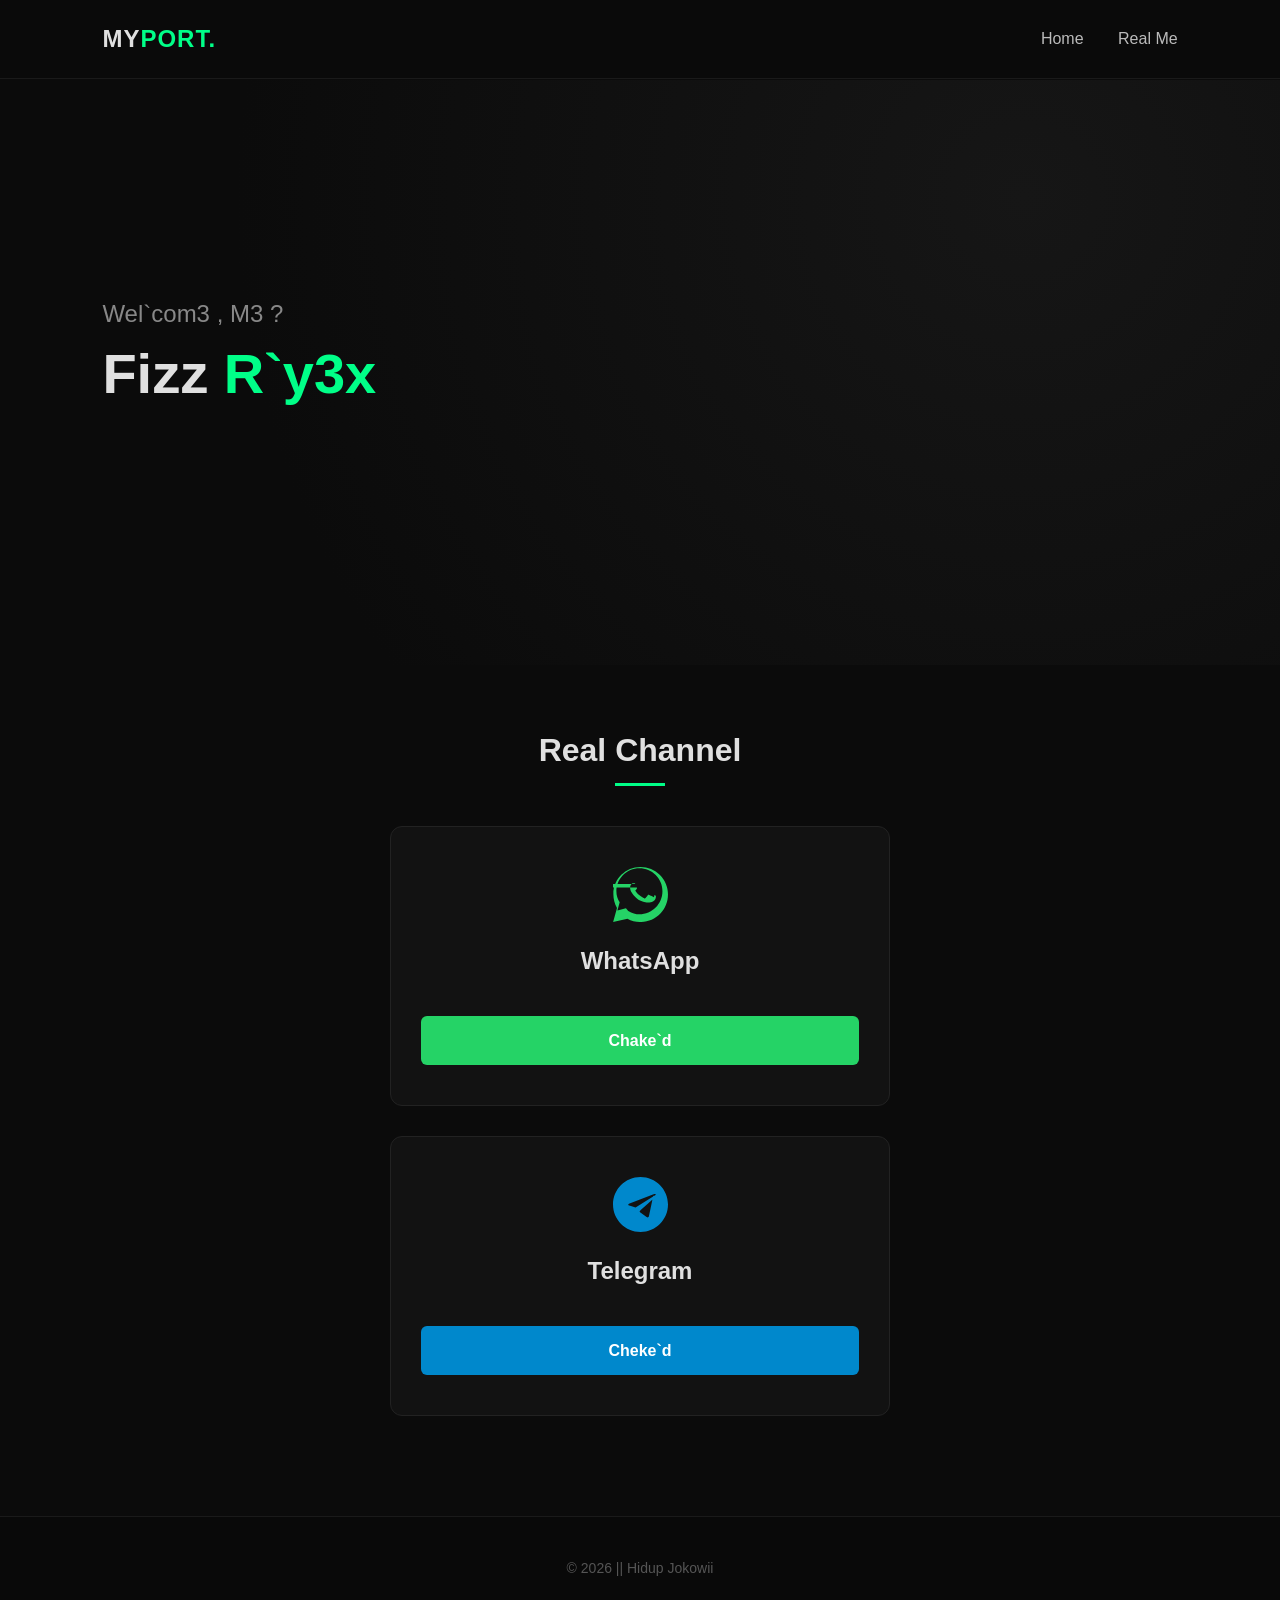
==== index.html @ c491c353 "Rename port.html to index.html" ====
<!DOCTYPE html>
<html lang="ms">
<head>
    <meta charset="UTF-8">
    <meta name="viewport" content="width=device-width, initial-scale=1.0">
    <title>Portofolio Fizz | Bebas Malware</title>
    <style>
        /* --- RESET & RUPA ASAS --- */
        * {
            margin: 0;
            padding: 0;
            box-sizing: border-box;
            font-family: 'Segoe UI', Tahoma, Geneva, Verdana, sans-serif;
            scroll-behavior: smooth;
        }

        body {
            background-color: #0b0b0b;
            color: #e0e0e0;
            line-height: 1.6;
        }

        a {
            color: #ffffff;
            text-decoration: none;
            transition: 0.3s;
        }

        /* --- NAVBAR --- */
        header {
            position: fixed;
            top: 0;
            left: 0;
            width: 100%;
            padding: 20px 8%;
            background: rgba(11, 11, 11, 0.9);
            backdrop-filter: blur(10px);
            display: flex;
            justify-content: space-between;
            align-items: center;
            z-index: 1000;
            border-bottom: 1px solid #1a1a1a;
        }

        .logo {
            font-size: 24px;
            font-weight: 700;
            letter-spacing: 1px;
        }

        .logo span {
            color: #00ff88; /* Warna hijau neon maskulin */
        }

        nav a {
            margin-left: 30px;
            font-size: 16px;
            font-weight: 500;
            color: #bbb;
        }

        nav a:hover {
            color: #00ff88;
        }

        /* --- HERO SECTION --- */
        .hero {
            height: 65vh;
            display: flex;
            flex-direction: column;
            justify-content: center;
            padding: 0 8%;
            background: radial-gradient(circle at 80% 20%, #161616 0%, #0b0b0b 70%);
            margin-top: 80px;
        }

        .hero h3 {
            font-size: 24px;
            color: #888;
            font-weight: 400;
            margin-bottom: 10px;
        }

        .hero h1 {
            font-size: 56px;
            font-weight: 800;
            margin-bottom: 15px;
            line-height: 1.1;
        }

        .hero h1 span {
            color: #00ff88;
        }

        .hero p {
            font-size: 18px;
            color: #aaa;
            max-width: 600px;
            margin-bottom: 30px;
        }

        /* --- KAD DETAIL & MEDIA SOSIAL --- */
        .social-section {
            padding: 60px 8% 100px;
            background: #0b0b0b;
        }

        .section-title {
            font-size: 32px;
            text-align: center;
            margin-bottom: 50px;
            position: relative;
            font-weight: 700;
        }

        .section-title::after {
            content: '';
            width: 50px;
            height: 3px;
            background: #00ff88;
            position: absolute;
            bottom: -10px;
            left: 50%;
            transform: translateX(-50%);
        }

        .grid-contacts {
            display: grid;
            grid-template-columns: repeat(auto-fit, minmax(280px, 500px));
            gap: 30px;
            max-width: 900px;
            margin: 0 auto;
            justify-content: center;
        }

        .card {
            background: #121212;
            border: 1px solid #222;
            border-radius: 12px;
            padding: 40px 30px;
            text-align: center;
            transition: all 0.4s ease;
            display: flex;
            flex-direction: column;
            align-items: center;
        }

        .card svg {
            width: 55px;
            height: 55px;
            margin-bottom: 20px;
        }

        .card h3 {
            font-size: 24px;
            margin-bottom: 10px;
            font-weight: 600;
        }

        .card p {
            color: #888;
            font-size: 15px;
            margin-bottom: 25px;
        }

        .card-btn {
            display: inline-block;
            padding: 12px 24px;
            color: #fff;
            font-weight: 600;
            border-radius: 6px;
            width: 100%;
            transition: 0.3s;
        }

        /* Gaya Unik Mengikut Aplikasi (Kesan Cahaya Glow semasa Hover) */
        /* WHATSAPP */
        .whatsapp-card:hover {
            border-color: #25D366;
            box-shadow: 0 0 20px rgba(37, 211, 102, 0.2);
        }
        .whatsapp-btn { background: #25D366; }
        .whatsapp-btn:hover { background: #1ebd59; }

        /* TELEGRAM */
        .telegram-card:hover {
            border-color: #0088cc;
            box-shadow: 0 0 20px rgba(0, 136, 204, 0.2);
        }
        .telegram-btn { background: #0088cc; }
        .telegram-btn:hover { background: #0077b3; }

        /* --- FOOTER --- */
        footer {
            text-align: center;
            padding: 40px;
            border-top: 1px solid #1a1a1a;
            font-size: 14px;
            color: #555;
            background: #090909;
        }

        /* --- RESPONSIVE FOR MOBILE --- */
        @media (max-width: 768px) {
            header { padding: 20px 5%; }
            nav a { margin-left: 15px; font-size: 14px; }
            .hero { height: auto; padding: 60px 5%; }
            .hero h1 { font-size: 38px; }
            .hero h3 { font-size: 18px; }
            .social-section { padding: 60px 5%; }
        }
    </style>
</head>
<body>

    <!-- NAVBAR -->
    <!-- NAVBAR -->
    <header>
        <div class="logo">MY<span>PORT.</span></div>
        <nav>
            <a href="#home">Home</a>
            <a href="#contact">Real Me</a>
        </nav>
    </header>

    <!-- HERO SECTION -->
    <section id="home" class="hero">
        <h3>Wel`com3 , M3 ?</h3>
        <h1>Fizz <span>R`y3x</span></h1>
        <p></p>
    </section>

    <!-- HUBUNGI SAYA / DETAIL SOSIAL -->
    <section id="contact" class="social-section">
        <h2 class="section-title">Real Channel</h2>
        
        <div class="grid-contacts">
            
            <!-- KAD WHATSAPP -->
            <div class="card whatsapp-card">
                <!-- Ikon SVG WhatsApp -->
                <svg viewBox="0 0 24 24" fill="#25D366">
                    <path d="M.057 24l1.687-6.163c-1.041-1.804-1.588-3.849-1.587-5.946C.06 5.348 5.397.01 12.008.01c3.202.001 6.212 1.246 8.477 3.513 2.266 2.268 3.507 5.28 3.505 8.484-.004 6.657-5.34 11.997-11.953 11.997-2.005-.001-3.973-.502-5.713-1.455L0 24zm6.59-4.846c1.66.986 3.288 1.479 4.884 1.48 5.534 0 10.04-4.505 10.042-10.04 0-2.684-1.045-5.205-2.943-7.105-1.9-1.9-4.417-2.946-7.105-2.947-5.54 0-10.043 4.505-10.046 10.042-.002 1.76.471 3.326 1.439 4.817l-.993 3.623 3.722-.975zm11.233-5.98c-.3-.15-1.773-.875-2.047-.975-.275-.1-.475-.15-.675.15-.2.3-.775.975-.95 1.175-.175.2-.35.225-.65.075-1.03-.518-1.84-1.035-2.564-1.703-.623-.574-1.035-1.258-1.157-1.457-.123-.2-.013-.308.087-.407.09-.089.2-.233.3-.35.1-.117.133-.2.2-.333.067-.133.033-.25-.017-.35-.05-.1-475-1.144-.65-1.563-.175-.418-.367-.363-.5-.363h-.425c-.15 0-.4.05-.6.275-.2.225-.775.75-.775 1.83 0 1.078.783 2.114.892 2.264.11.15 1.54 2.35 3.73 3.3 1.19.518 1.95.685 2.62.742.67.058 1.29-.026 1.773-.1.54-.08 1.774-.726 2.024-1.426.25-.7.25-1.29.175-1.425-.076-.135-.276-.213-.576-.363z"/>
                </svg>
                <h3>WhatsApp</h3>
                <p></p>
                <!-- GANTI 6281234567890 KEPADA NOMBOR ANDA (Mesti mula dengan kod negara tanpa tanda +) -->
                <a href="https://whatsapp.com/channel/0029Vb75AwU4NVihAqtr2f0G" target="_blank" class="card-btn whatsapp-btn">Chake`d</a>
            </div>

            <!-- KAD TELEGRAM -->
            <div class="card telegram-card">
                <!-- Ikon SVG Telegram -->
                <svg viewBox="0 0 24 24" fill="#0088cc">
                    <path d="M12 0C5.373 0 0 5.373 0 12s5.373 12 12 12 12-5.373 12-12S18.627 0 12 0zm5.562 8.161l-1.875 8.832c-.141.624-.511.777-1.034.483l-2.85-2.1c-.347-.333-.122-.511.303-.94l7.464-6.741c.325-.289-.07-.444-.497-.162l-9.222 5.807-2.76-.863c-.6-.188-.612-.6.126-.888l10.776-4.154c.499-.184.938.115.77 1.026z"/>
                </svg>
                <h3>Telegram</h3>
                <p></p>
                <!-- GANTI username_kamu KEPADA USERNAME TELEGRAM ANDA -->
                <a href="https://t.me/FizzStock" target="_blank" class="card-btn telegram-btn">Cheke`d</a>
            </div>

        </div>
    </section>

    <!-- FOOTER -->
    <footer>
        <p>&copy; 2026 || Hidup Jokowii</p>
    </footer>

</body>
</html>
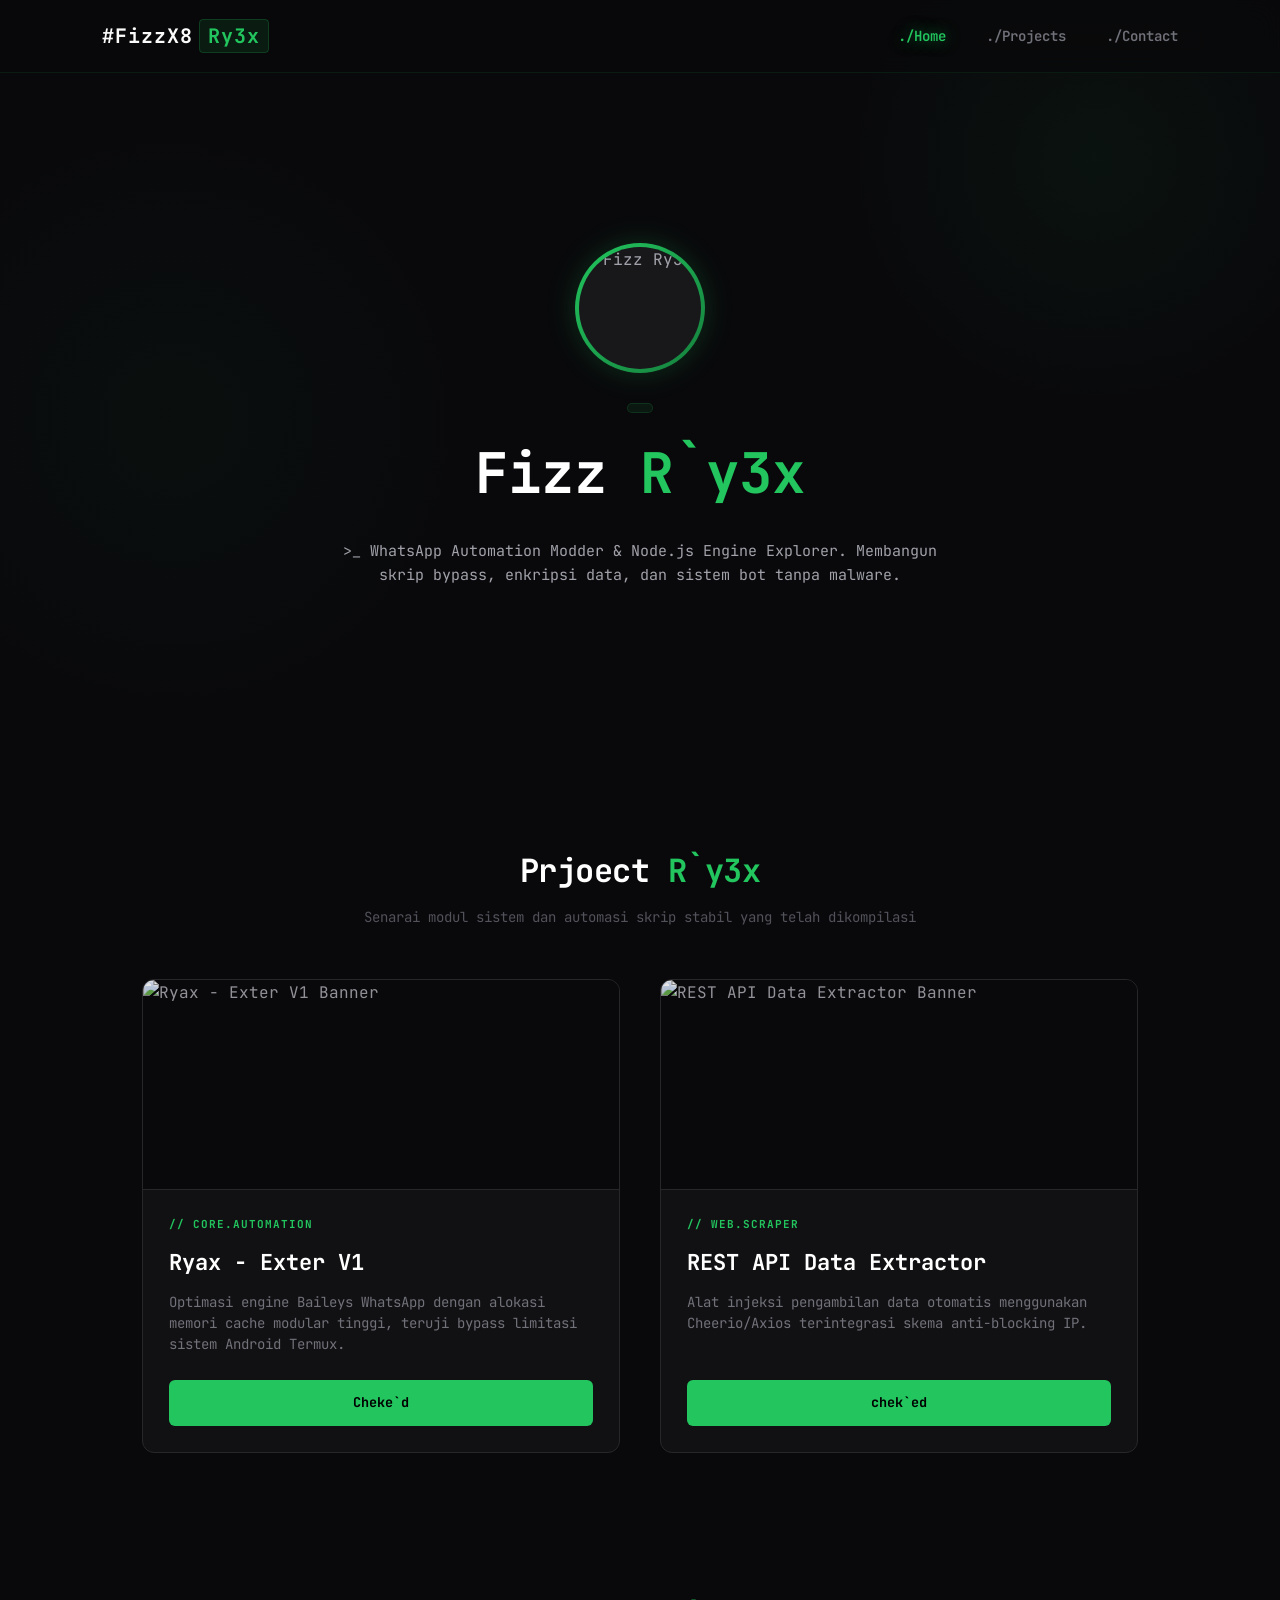
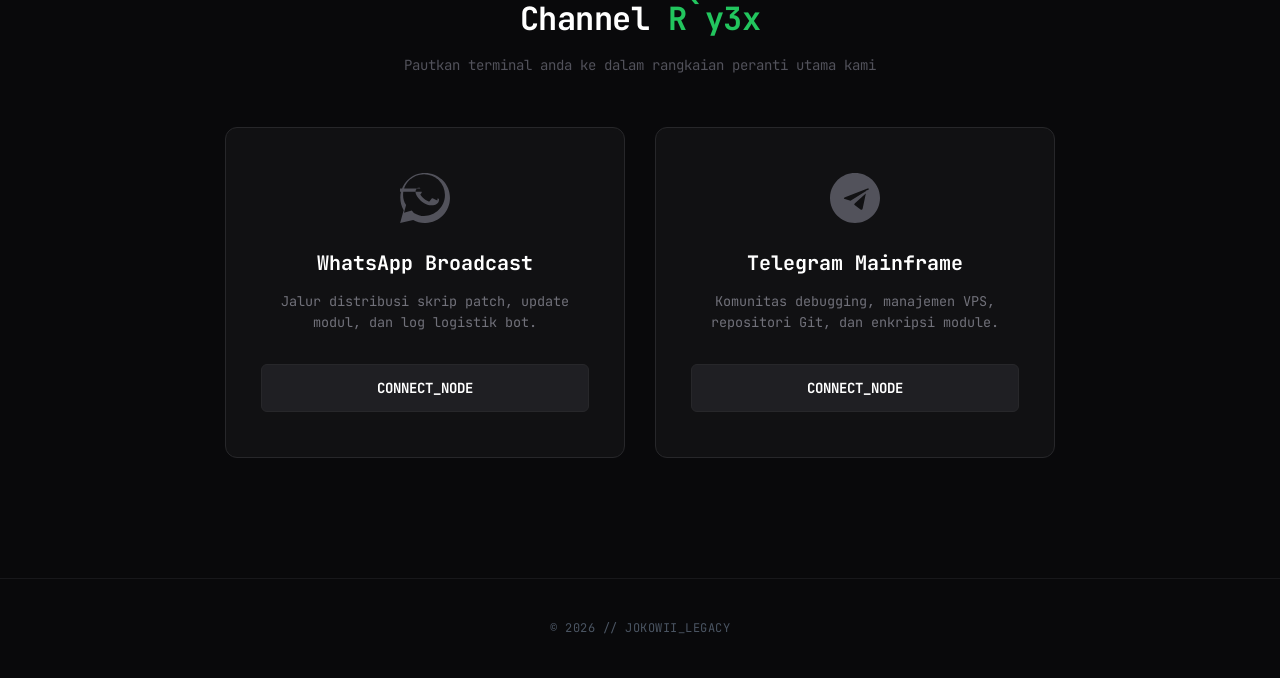
==== commit ec1c658a: "Rename port.html to index.html" ====
--- a/index.html
+++ b/index.html
@@ -3,27 +3,55 @@
 <head>
     <meta charset="UTF-8">
     <meta name="viewport" content="width=device-width, initial-scale=1.0">
-    <title>Portofolio Fizz | Bebas Malware</title>
+    <title>Fizz Ryex | Por`tfolio</title>
+    <link rel="preconnect" href="https://fonts.googleapis.com">
+    <link rel="preconnect" href="https://fonts.gstatic.com" crossorigin>
+    <link href="https://fonts.googleapis.com/css2?family=Fira+Code:wght@400;600;700&family=JetBrains+Mono:ital,wght@0,400;0,700;1,400&display=swap" rel="stylesheet">
+    
     <style>
-        /* --- RESET & RUPA ASAS --- */
+        /* --- RESET & DESIGN SYSTEM (DARK & COOL) --- */
         * {
             margin: 0;
             padding: 0;
             box-sizing: border-box;
-            font-family: 'Segoe UI', Tahoma, Geneva, Verdana, sans-serif;
+            font-family: 'JetBrains Mono', 'Fira Code', monospace, sans-serif;
             scroll-behavior: smooth;
         }
 
         body {
-            background-color: #0b0b0b;
-            color: #e0e0e0;
+            background-color: #09090b; /* Hitam pekat OLED / Premium dark */
+            color: #a1a1aa; /* Teks utama kelabu lembut */
             line-height: 1.6;
+            overflow-x: hidden;
         }
 
         a {
-            color: #ffffff;
+            color: #22c55e;
             text-decoration: none;
-            transition: 0.3s;
+            transition: all 0.3s ease;
+        }
+
+        /* --- GLOW EFFECTS (CYBERPUNK AMBIENT) --- */
+        .glow-bg {
+            position: absolute;
+            width: 500px;
+            height: 500px;
+            background: radial-gradient(circle, rgba(34, 197, 94, 0.05) 0%, rgba(0, 0, 0, 0) 70%);
+            top: -10%;
+            right: -5%;
+            z-index: -1;
+            pointer-events: none;
+        }
+
+        .glow-bg-2 {
+            position: absolute;
+            width: 600px;
+            height: 600px;
+            background: radial-gradient(circle, rgba(34, 197, 94, 0.03) 0%, rgba(0, 0, 0, 0) 70%);
+            bottom: 20%;
+            left: -10%;
+            z-index: -1;
+            pointer-events: none;
         }
 
         /* --- NAVBAR --- */
@@ -33,239 +61,425 @@
             left: 0;
             width: 100%;
             padding: 20px 8%;
-            background: rgba(11, 11, 11, 0.9);
-            backdrop-filter: blur(10px);
+            background: rgba(9, 9, 11, 0.8);
+            backdrop-filter: blur(12px);
+            -webkit-backdrop-filter: blur(12px);
             display: flex;
             justify-content: space-between;
             align-items: center;
             z-index: 1000;
-            border-bottom: 1px solid #1a1a1a;
+            border-bottom: 1px solid rgba(34, 197, 94, 0.1);
         }
 
         .logo {
-            font-size: 24px;
+            font-size: 20px;
             font-weight: 700;
             letter-spacing: 1px;
+            color: #fafafa;
         }
 
         .logo span {
-            color: #00ff88; /* Warna hijau neon maskulin */
+            color: #22c55e;
+            background: rgba(34, 197, 94, 0.1);
+            padding: 3px 8px;
+            border-radius: 4px;
+            border: 1px solid rgba(34, 197, 94, 0.2);
+            margin-left: 6px;
         }
 
         nav a {
             margin-left: 30px;
-            font-size: 16px;
-            font-weight: 500;
-            color: #bbb;
-        }
-
-        nav a:hover {
-            color: #00ff88;
+            font-size: 14px;
+            font-weight: 600;
+            color: #71717a;
+        }
+
+        nav a:hover, nav a.active {
+            color: #22c55e;
+            text-shadow: 0 0 15px rgba(34, 197, 94, 0.6);
         }
 
         /* --- HERO SECTION --- */
         .hero {
-            height: 65vh;
+            min-height: 85vh;
             display: flex;
             flex-direction: column;
             justify-content: center;
-            padding: 0 8%;
-            background: radial-gradient(circle at 80% 20%, #161616 0%, #0b0b0b 70%);
-            margin-top: 80px;
+            align-items: center;
+            text-align: center;
+            padding: 160px 8% 60px;
+            position: relative;
+        }
+
+        .avatar-container {
+            width: 130px;
+            height: 130px;
+            border-radius: 50%;
+            padding: 4px;
+            background: linear-gradient(135deg, #22c55e, #15803d);
+            box-shadow: 0 0 30px rgba(34, 197, 94, 0.2);
+            margin-bottom: 30px;
+            display: flex;
+            justify-content: center;
+            align-items: center;
+            transition: all 0.4s cubic-bezier(0.175, 0.885, 0.32, 1.275);
+        }
+
+        .avatar-container:hover {
+            transform: scale(1.05);
+            box-shadow: 0 0 40px rgba(34, 197, 94, 0.4);
+        }
+
+        .avatar-container img {
+            width: 100%;
+            height: 100%;
+            object-fit: cover;
+            border-radius: 50%;
+            background-color: #18181b;
         }
 
         .hero h3 {
-            font-size: 24px;
-            color: #888;
-            font-weight: 400;
-            margin-bottom: 10px;
+            font-size: 13px;
+            color: #22c55e;
+            margin-bottom: 16px;
+            letter-spacing: 3px;
+            font-weight: 700;
+            background: rgba(34, 197, 94, 0.08);
+            padding: 4px 12px;
+            border-radius: 20px;
+            border: 1px solid rgba(34, 197, 94, 0.15);
         }
 
         .hero h1 {
             font-size: 56px;
-            font-weight: 800;
-            margin-bottom: 15px;
-            line-height: 1.1;
+            font-weight: 700;
+            margin-bottom: 20px;
+            color: #ffffff;
+            letter-spacing: -1px;
         }
 
         .hero h1 span {
-            color: #00ff88;
+            color: #22c55e;
         }
 
         .hero p {
-            font-size: 18px;
-            color: #aaa;
-            max-width: 600px;
-            margin-bottom: 30px;
-        }
-
-        /* --- KAD DETAIL & MEDIA SOSIAL --- */
-        .social-section {
-            padding: 60px 8% 100px;
-            background: #0b0b0b;
+            font-size: 15px;
+            color: #a1a1aa;
+            max-width: 620px;
+            margin-bottom: 35px;
+        }
+
+        /* --- PROJECTS SECTION --- */
+        .projects-section {
+            padding: 80px 8% 60px;
+            max-width: 1200px;
+            margin: 0 auto;
         }
 
         .section-title {
             font-size: 32px;
             text-align: center;
+            font-weight: 700;
+            letter-spacing: -0.5px;
+            color: #ffffff;
+            margin-bottom: 10px;
+        }
+
+        .section-title span {
+            color: #22c55e;
+        }
+
+        .section-subtitle {
+            text-align: center;
+            color: #52525b;
+            font-size: 14px;
             margin-bottom: 50px;
+        }
+
+        .grid-projects {
+            display: grid;
+            grid-template-columns: repeat(auto-fit, minmax(340px, 1fr));
+            gap: 40px;
+        }
+
+        .project-card {
+            background: #111113;
+            border: 1px solid #27272a;
+            border-radius: 12px;
+            overflow: hidden;
+            transition: all 0.3s cubic-bezier(0.4, 0, 0.2, 1);
+            display: flex;
+            flex-direction: column;
+        }
+
+        .project-img-wrapper {
+            width: 100%;
+            height: 210px;
+            overflow: hidden;
+            background-color: #09090b;
+            border-bottom: 1px solid #27272a;
             position: relative;
-            font-weight: 700;
-        }
-
-        .section-title::after {
-            content: '';
-            width: 50px;
-            height: 3px;
-            background: #00ff88;
-            position: absolute;
-            bottom: -10px;
-            left: 50%;
-            transform: translateX(-50%);
+        }
+
+        .project-img-wrapper img {
+            width: 100%;
+            height: 100%;
+            object-fit: cover; 
+            object-position: center;
+            transition: transform 0.6s ease, filter 0.6s ease;
+            filter: grayscale(20%) brightness(90%);
+        }
+
+        .project-card:hover .project-img-wrapper img {
+            transform: scale(1.04);
+            filter: grayscale(0%) brightness(100%);
+        }
+
+        .project-info {
+            padding: 26px;
+            flex-grow: 1;
+            display: flex;
+            flex-direction: column;
+        }
+
+        .project-tag {
+            font-size: 11px;
+            letter-spacing: 1px;
+            color: #22c55e;
+            font-weight: 700;
+            margin-bottom: 12px;
+            text-transform: uppercase;
+        }
+
+        .project-info h3 {
+            font-size: 22px;
+            margin-bottom: 12px;
+            color: #ffffff;
+            font-weight: 700;
+        }
+
+        .project-info p {
+            color: #71717a;
+            font-size: 14px;
+            margin-bottom: 25px;
+            line-height: 1.5;
+        }
+
+        /* ACTION WRAPPER & RE-STYLED SINGLE BUTTON */
+        .project-actions {
+            margin-top: auto;
+        }
+
+        .btn-action {
+            display: flex;
+            align-items: center;
+            justify-content: center;
+            padding: 12px 16px;
+            font-size: 13.5px;
+            font-weight: 700;
+            border-radius: 6px;
+            transition: all 0.2s ease;
+            text-align: center;
+            width: 100%;
+            background: #22c55e;
+            color: #000000;
+        }
+
+        .btn-action:hover {
+            background: #16a34a;
+            box-shadow: 0 0 20px rgba(34, 197, 94, 0.4);
+        }
+
+        /* HOVER CARD PROJECT */
+        .project-card:hover {
+            border-color: rgba(34, 197, 94, 0.3);
+            box-shadow: 0 10px 30px rgba(0, 0, 0, 0.5), 0 0 30px rgba(34, 197, 94, 0.05);
+            transform: translateY(-6px);
+        }
+
+        /* --- HUBUNGI SAYA / SOSIAL --- */
+        .social-section {
+            padding: 80px 8% 120px;
+            position: relative;
         }
 
         .grid-contacts {
             display: grid;
-            grid-template-columns: repeat(auto-fit, minmax(280px, 500px));
+            grid-template-columns: repeat(auto-fit, minmax(280px, 400px));
             gap: 30px;
             max-width: 900px;
-            margin: 0 auto;
+            margin: 50px auto 0;
             justify-content: center;
         }
 
         .card {
-            background: #121212;
-            border: 1px solid #222;
+            background: #111113;
+            border: 1px solid #27272a;
             border-radius: 12px;
-            padding: 40px 30px;
-            text-align: center;
-            transition: all 0.4s ease;
+            padding: 45px 35px;
+            text-align: center;
+            transition: all 0.3s ease;
             display: flex;
             flex-direction: column;
             align-items: center;
         }
 
         .card svg {
-            width: 55px;
-            height: 55px;
-            margin-bottom: 20px;
+            width: 50px;
+            height: 50px;
+            margin-bottom: 24px;
+            transition: transform 0.3s ease;
         }
 
         .card h3 {
-            font-size: 24px;
-            margin-bottom: 10px;
-            font-weight: 600;
+            font-size: 20px;
+            margin-bottom: 12px;
+            color: #ffffff;
+            font-weight: 700;
         }
 
         .card p {
-            color: #888;
-            font-size: 15px;
-            margin-bottom: 25px;
+            color: #71717a;
+            font-size: 13.5px;
+            margin-bottom: 30px;
         }
 
         .card-btn {
             display: inline-block;
             padding: 12px 24px;
-            color: #fff;
-            font-weight: 600;
+            color: #ffffff;
+            font-weight: 700;
+            font-size: 14px;
             border-radius: 6px;
             width: 100%;
-            transition: 0.3s;
-        }
-
-        /* Gaya Unik Mengikut Aplikasi (Kesan Cahaya Glow semasa Hover) */
-        /* WHATSAPP */
-        .whatsapp-card:hover {
-            border-color: #25D366;
-            box-shadow: 0 0 20px rgba(37, 211, 102, 0.2);
-        }
-        .whatsapp-btn { background: #25D366; }
-        .whatsapp-btn:hover { background: #1ebd59; }
-
-        /* TELEGRAM */
-        .telegram-card:hover {
-            border-color: #0088cc;
-            box-shadow: 0 0 20px rgba(0, 136, 204, 0.2);
-        }
-        .telegram-btn { background: #0088cc; }
-        .telegram-btn:hover { background: #0077b3; }
+            transition: all 0.3s ease;
+            background: #1f1f23;
+            border: 1px solid #27272a;
+        }
+
+        .card:hover {
+            transform: translateY(-4px);
+        }
+        .whatsapp-card:hover { border-color: #22c55e; }
+        .whatsapp-card:hover svg { fill: #22c55e; transform: scale(1.05); }
+        .whatsapp-card:hover .card-btn { background: #22c55e; color: #000000; border-color: #22c55e; box-shadow: 0 0 20px rgba(34, 197, 94, 0.2); }
+
+        .telegram-card:hover { border-color: #3b82f6; }
+        .telegram-card:hover svg { fill: #3b82f6; transform: scale(1.05); }
+        .telegram-card:hover .card-btn { background: #3b82f6; color: #ffffff; border-color: #3b82f6; box-shadow: 0 0 20px rgba(59, 130, 246, 0.2); }
 
         /* --- FOOTER --- */
         footer {
             text-align: center;
             padding: 40px;
-            border-top: 1px solid #1a1a1a;
-            font-size: 14px;
-            color: #555;
-            background: #090909;
+            border-top: 1px solid #18181b;
+            font-size: 12px;
+            color: #4b5563;
+            background: #09090b;
+            letter-spacing: 0.5px;
         }
 
         /* --- RESPONSIVE FOR MOBILE --- */
         @media (max-width: 768px) {
-            header { padding: 20px 5%; }
-            nav a { margin-left: 15px; font-size: 14px; }
-            .hero { height: auto; padding: 60px 5%; }
-            .hero h1 { font-size: 38px; }
-            .hero h3 { font-size: 18px; }
-            .social-section { padding: 60px 5%; }
+            header { padding: 15px 5%; }
+            nav a { margin-left: 20px; font-size: 13px; }
+            .hero { padding-top: 160px; }
+            .hero h1 { font-size: 40px; }
+            .grid-projects { grid-template-columns: 1fr; gap: 30px; }
+            .project-img-wrapper { height: 190px; }
+            .social-section { padding: 60px 5% 100px; }
         }
     </style>
 </head>
 <body>
 
-    <!-- NAVBAR -->
-    <!-- NAVBAR -->
+    <div class="glow-bg"></div>
+    <div class="glow-bg-2"></div>
+
     <header>
-        <div class="logo">MY<span>PORT.</span></div>
+        <div class="logo">#FizzX8<span>Ry3x</span></spa></span></div>
         <nav>
-            <a href="#home">Home</a>
-            <a href="#contact">Real Me</a>
+            <a href="#home" class="active">./Home</a>
+            <a href="#projects">./Projects</a>
+            <a href="#contact">./Contact</a>
         </nav>
     </header>
 
-    <!-- HERO SECTION -->
     <section id="home" class="hero">
-        <h3>Wel`com3 , M3 ?</h3>
+        <div class="avatar-container">
+            <img src="https://files.catbox.moe/fsemzh.jpg" alt="Fizz Ry3x">
+        </div>
+        <h3></h3>
         <h1>Fizz <span>R`y3x</span></h1>
-        <p></p>
+        <p>>_ WhatsApp Automation Modder & Node.js Engine Explorer. Membangun skrip bypass, enkripsi data, dan sistem bot tanpa malware.</p>
     </section>
 
-    <!-- HUBUNGI SAYA / DETAIL SOSIAL -->
+    <section id="projects" class="projects-section">
+        <h2 class="section-title">Prjoect <span>R`y3x</span></h2>
+        <p class="section-subtitle">Senarai modul sistem dan automasi skrip stabil yang telah dikompilasi</p>
+        
+        <div class="grid-projects">
+            
+            <div class="project-card">
+                <div class="project-img-wrapper">
+                    <img src="https://files.catbox.moe/gnev9t.png" alt="Ryax - Exter V1 Banner">
+                </div>
+                <div class="project-info">
+                    <div class="project-tag">// Core.Automation</div>
+                    <h3>Ryax - Exter V1</h3>
+                    <p>Optimasi engine Baileys WhatsApp dengan alokasi memori cache modular tinggi, teruji bypass limitasi sistem Android Termux.</p>
+                    
+                    <div class="project-actions">
+                        <a href="https://t.me/zxotravk_bot" target="_blank" class="btn-action">Cheke`d</a>
+                    </div>
+                </div>
+            </div>
+
+            <div class="project-card">
+                <div class="project-img-wrapper">
+                    <img src="https://files.catbox.moe/pt04es.png" alt="REST API Data Extractor Banner">
+                </div>
+                <div class="project-info">
+                    <div class="project-tag">// Web.Scraper</div>
+                    <h3>REST API Data Extractor</h3>
+                    <p>Alat injeksi pengambilan data otomatis menggunakan Cheerio/Axios terintegrasi skema anti-blocking IP.</p>
+                    
+                    <div class="project-actions">
+                        <a href="https://fizz-ry3xapi.vercel.app" target="_blank" class="btn-action">chek`ed</a>
+                    </div>
+                </div>
+            </div>
+
+        </div>
+    </section>
+
     <section id="contact" class="social-section">
-        <h2 class="section-title">Real Channel</h2>
+        <h2 class="section-title">Channel <span>R`y3x</span></h2>
+        <p class="section-subtitle">Pautkan terminal anda ke dalam rangkaian peranti utama kami</p>
         
         <div class="grid-contacts">
-            
-            <!-- KAD WHATSAPP -->
             <div class="card whatsapp-card">
-                <!-- Ikon SVG WhatsApp -->
-                <svg viewBox="0 0 24 24" fill="#25D366">
+                <svg viewBox="0 0 24 24" fill="#52525b">
                     <path d="M.057 24l1.687-6.163c-1.041-1.804-1.588-3.849-1.587-5.946C.06 5.348 5.397.01 12.008.01c3.202.001 6.212 1.246 8.477 3.513 2.266 2.268 3.507 5.28 3.505 8.484-.004 6.657-5.34 11.997-11.953 11.997-2.005-.001-3.973-.502-5.713-1.455L0 24zm6.59-4.846c1.66.986 3.288 1.479 4.884 1.48 5.534 0 10.04-4.505 10.042-10.04 0-2.684-1.045-5.205-2.943-7.105-1.9-1.9-4.417-2.946-7.105-2.947-5.54 0-10.043 4.505-10.046 10.042-.002 1.76.471 3.326 1.439 4.817l-.993 3.623 3.722-.975zm11.233-5.98c-.3-.15-1.773-.875-2.047-.975-.275-.1-.475-.15-.675.15-.2.3-.775.975-.95 1.175-.175.2-.35.225-.65.075-1.03-.518-1.84-1.035-2.564-1.703-.623-.574-1.035-1.258-1.157-1.457-.123-.2-.013-.308.087-.407.09-.089.2-.233.3-.35.1-.117.133-.2.2-.333.067-.133.033-.25-.017-.35-.05-.1-475-1.144-.65-1.563-.175-.418-.367-.363-.5-.363h-.425c-.15 0-.4.05-.6.275-.2.225-.775.75-.775 1.83 0 1.078.783 2.114.892 2.264.11.15 1.54 2.35 3.73 3.3 1.19.518 1.95.685 2.62.742.67.058 1.29-.026 1.773-.1.54-.08 1.774-.726 2.024-1.426.25-.7.25-1.29.175-1.425-.076-.135-.276-.213-.576-.363z"/>
                 </svg>
-                <h3>WhatsApp</h3>
-                <p></p>
-                <!-- GANTI 6281234567890 KEPADA NOMBOR ANDA (Mesti mula dengan kod negara tanpa tanda +) -->
-                <a href="https://whatsapp.com/channel/0029Vb75AwU4NVihAqtr2f0G" target="_blank" class="card-btn whatsapp-btn">Chake`d</a>
+                <h3>WhatsApp Broadcast</h3>
+                <p>Jalur distribusi skrip patch, update modul, dan log logistik bot.</p>
+                <a href="https://whatsapp.com/channel/0029Vb75AwU4NVihAqtr2f0G" target="_blank" class="card-btn">CONNECT_NODE</a>
             </div>
 
-            <!-- KAD TELEGRAM -->
             <div class="card telegram-card">
-                <!-- Ikon SVG Telegram -->
-                <svg viewBox="0 0 24 24" fill="#0088cc">
+                <svg viewBox="0 0 24 24" fill="#52525b">
                     <path d="M12 0C5.373 0 0 5.373 0 12s5.373 12 12 12 12-5.373 12-12S18.627 0 12 0zm5.562 8.161l-1.875 8.832c-.141.624-.511.777-1.034.483l-2.85-2.1c-.347-.333-.122-.511.303-.94l7.464-6.741c.325-.289-.07-.444-.497-.162l-9.222 5.807-2.76-.863c-.6-.188-.612-.6.126-.888l10.776-4.154c.499-.184.938.115.77 1.026z"/>
                 </svg>
-                <h3>Telegram</h3>
-                <p></p>
-                <!-- GANTI username_kamu KEPADA USERNAME TELEGRAM ANDA -->
-                <a href="https://t.me/FizzStock" target="_blank" class="card-btn telegram-btn">Cheke`d</a>
+                <h3>Telegram Mainframe</h3>
+                <p>Komunitas debugging, manajemen VPS, repositori Git, dan enkripsi module.</p>
+                <a href="https://t.me/FizzStock" target="_blank" class="card-btn">CONNECT_NODE</a>
             </div>
-
         </div>
     </section>
 
-    <!-- FOOTER -->
     <footer>
-        <p>&copy; 2026 || Hidup Jokowii</p>
+        <p>&copy; 2026 // JOKOWII_LEGACY</p>
     </footer>
 
 </body>
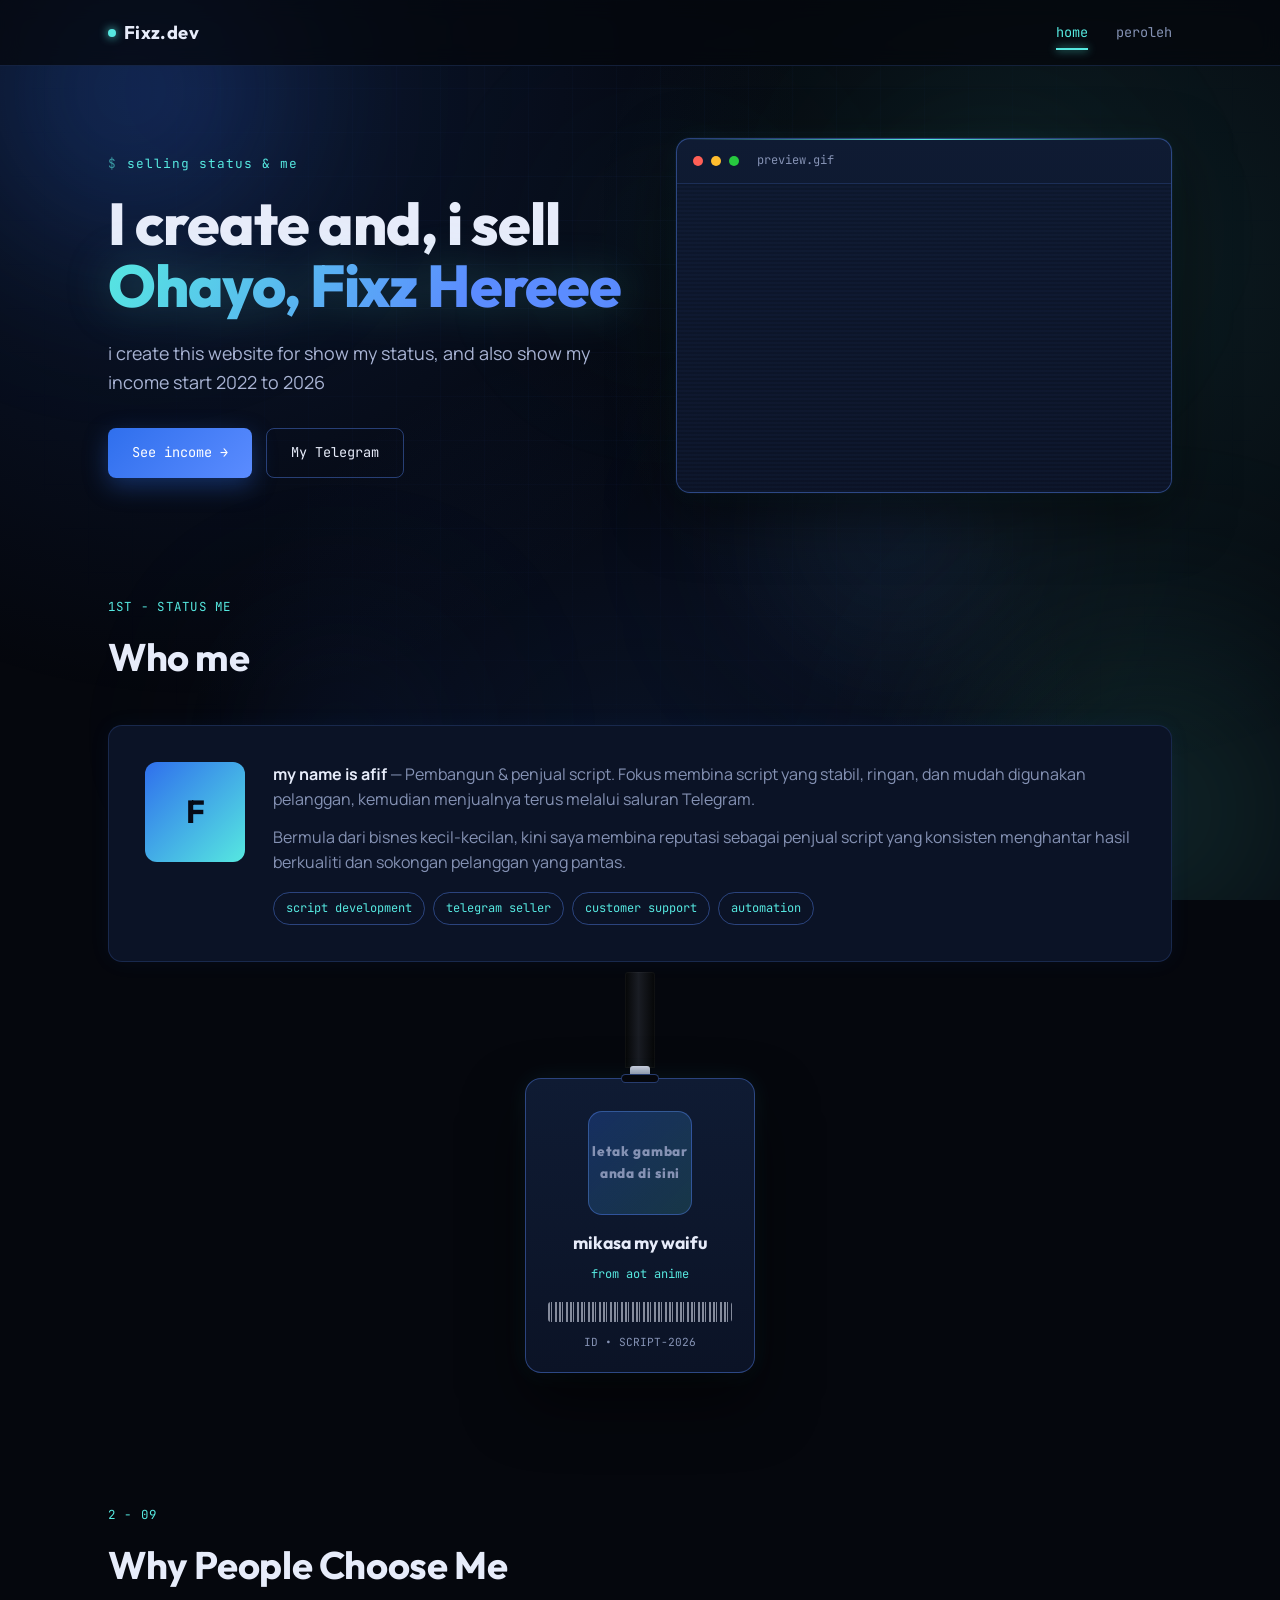
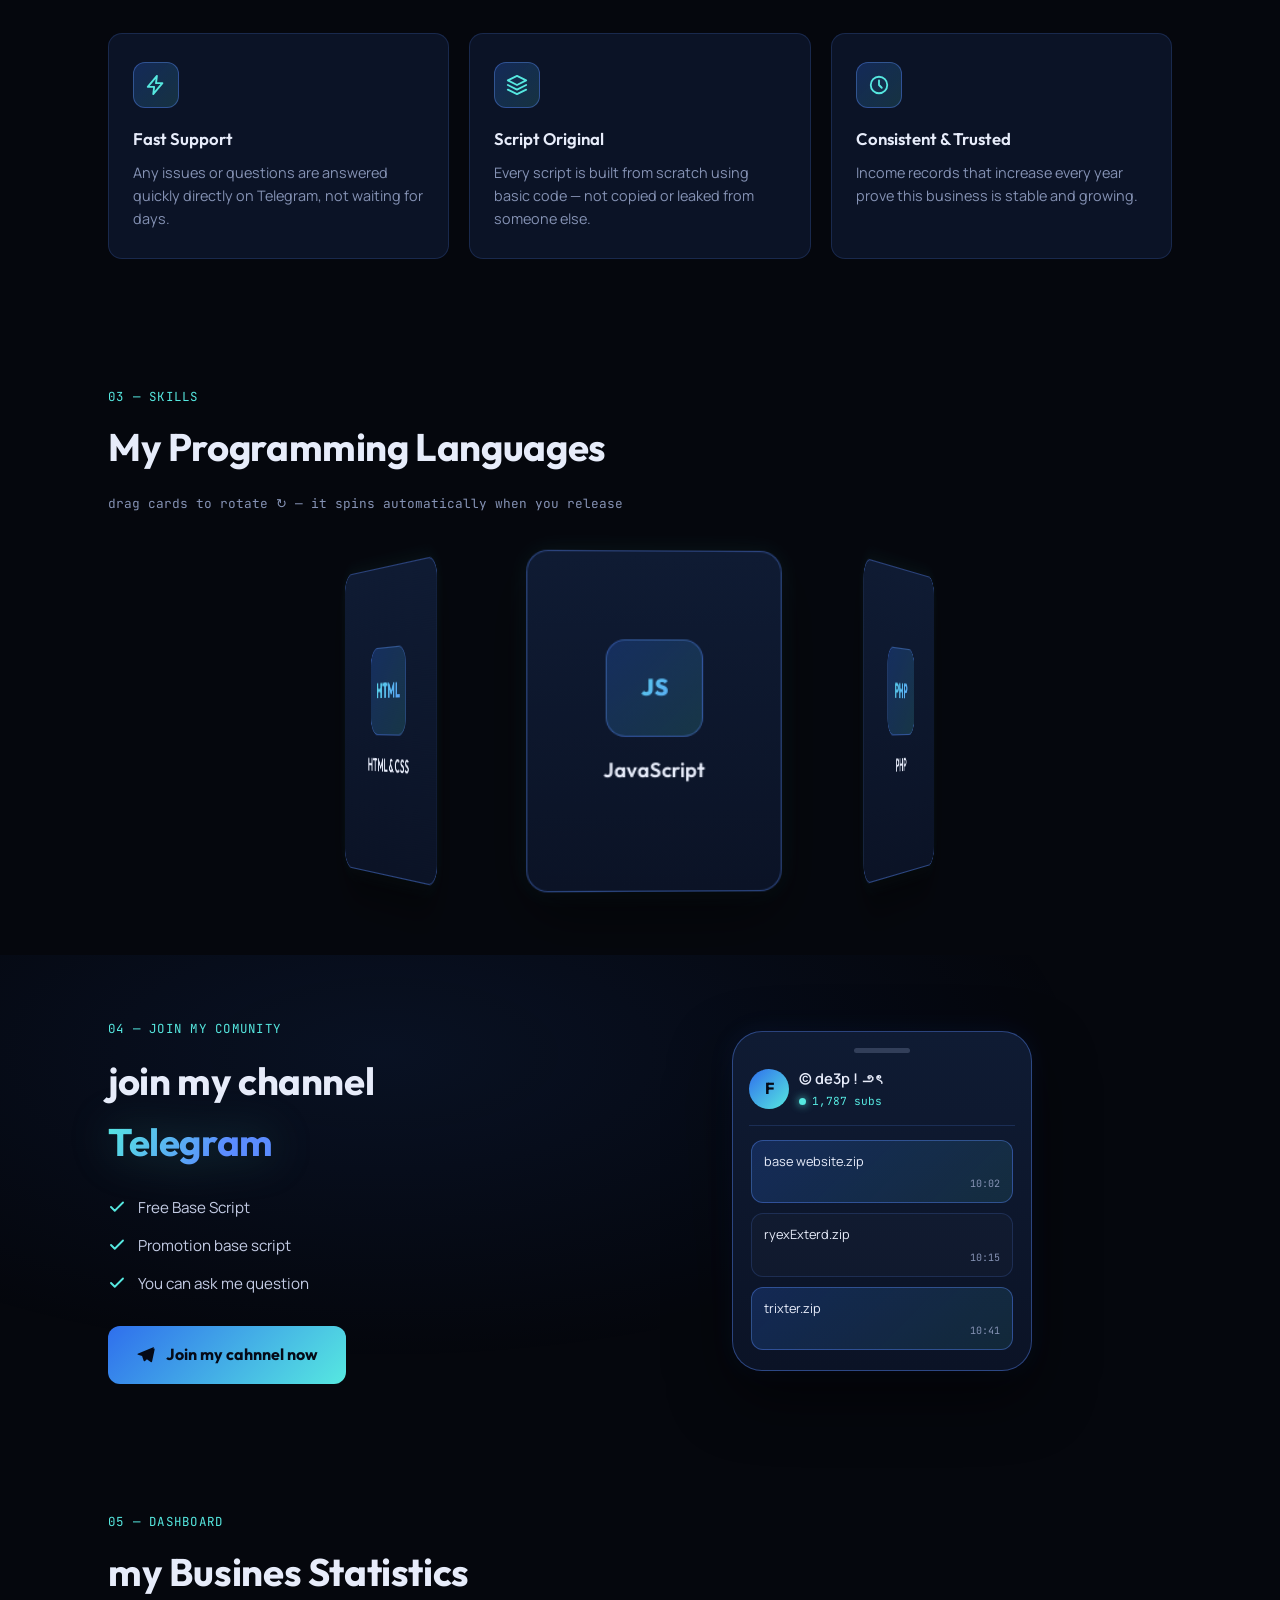
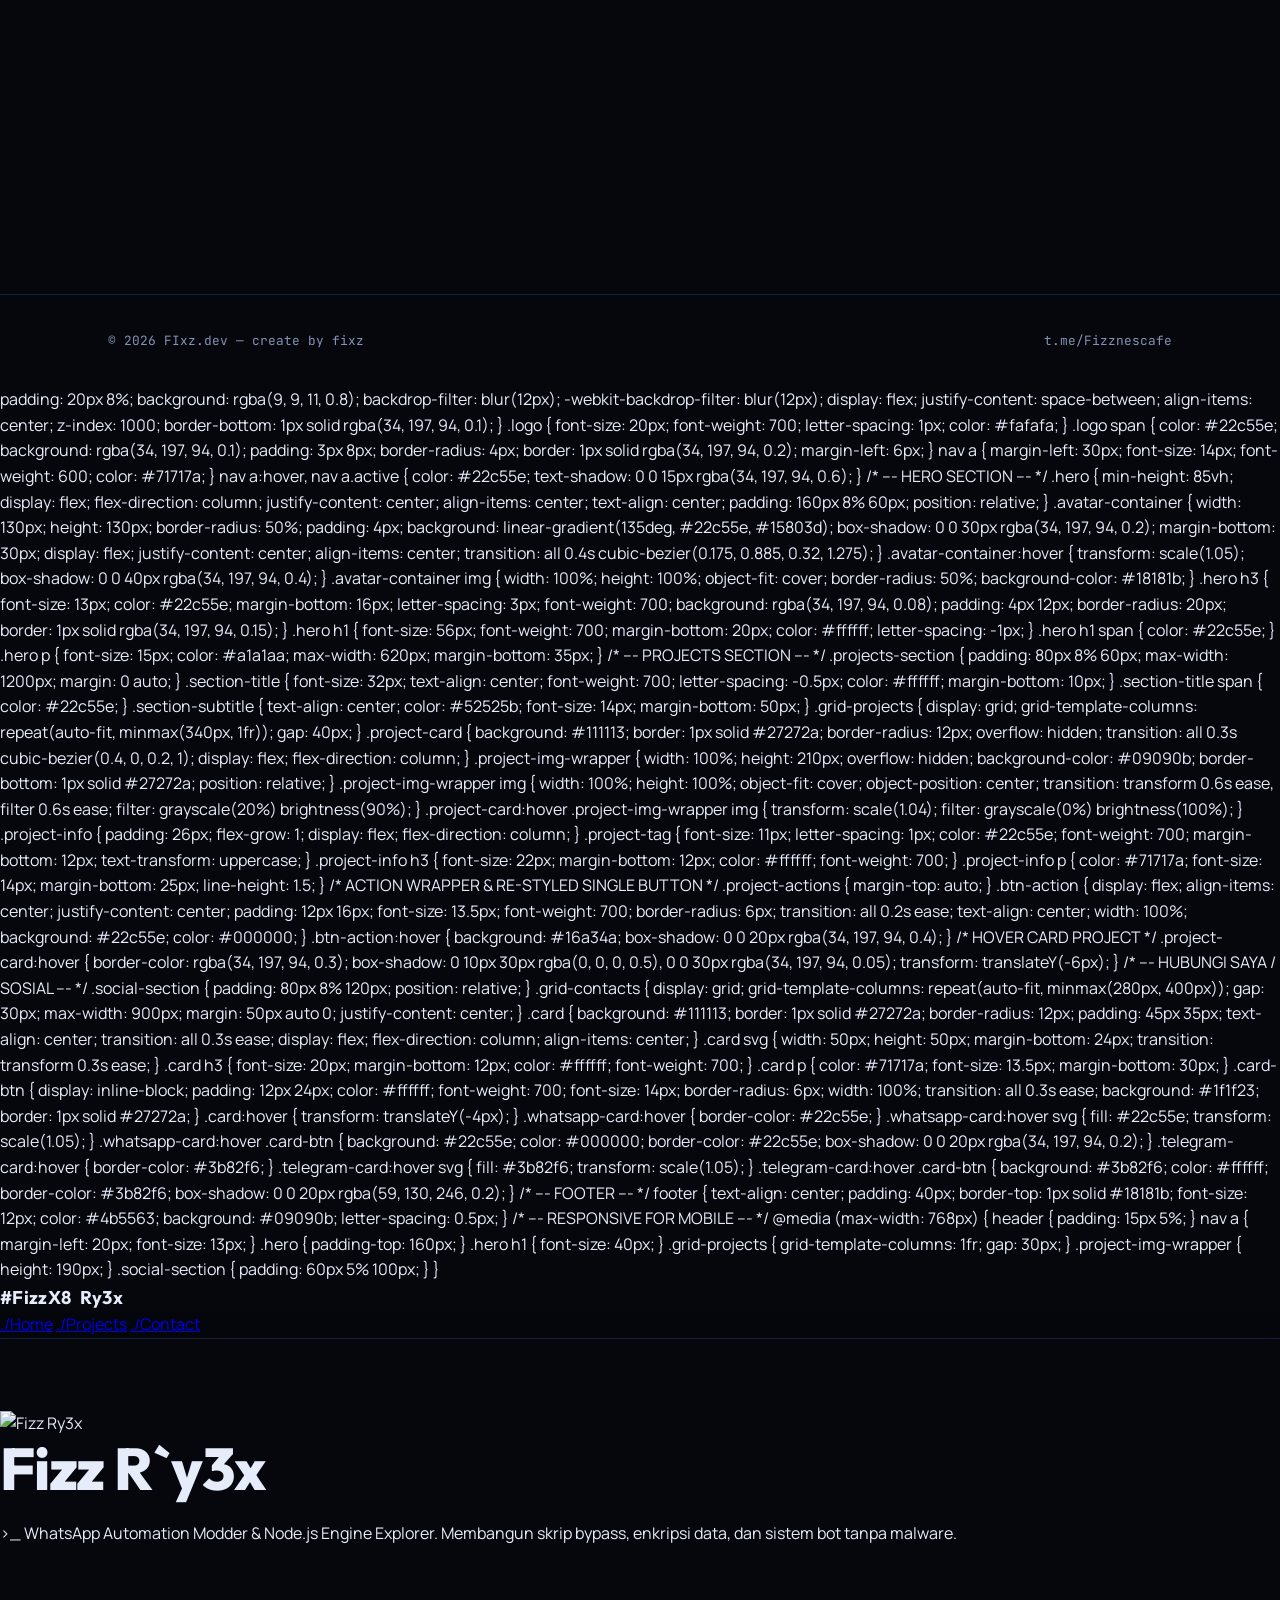
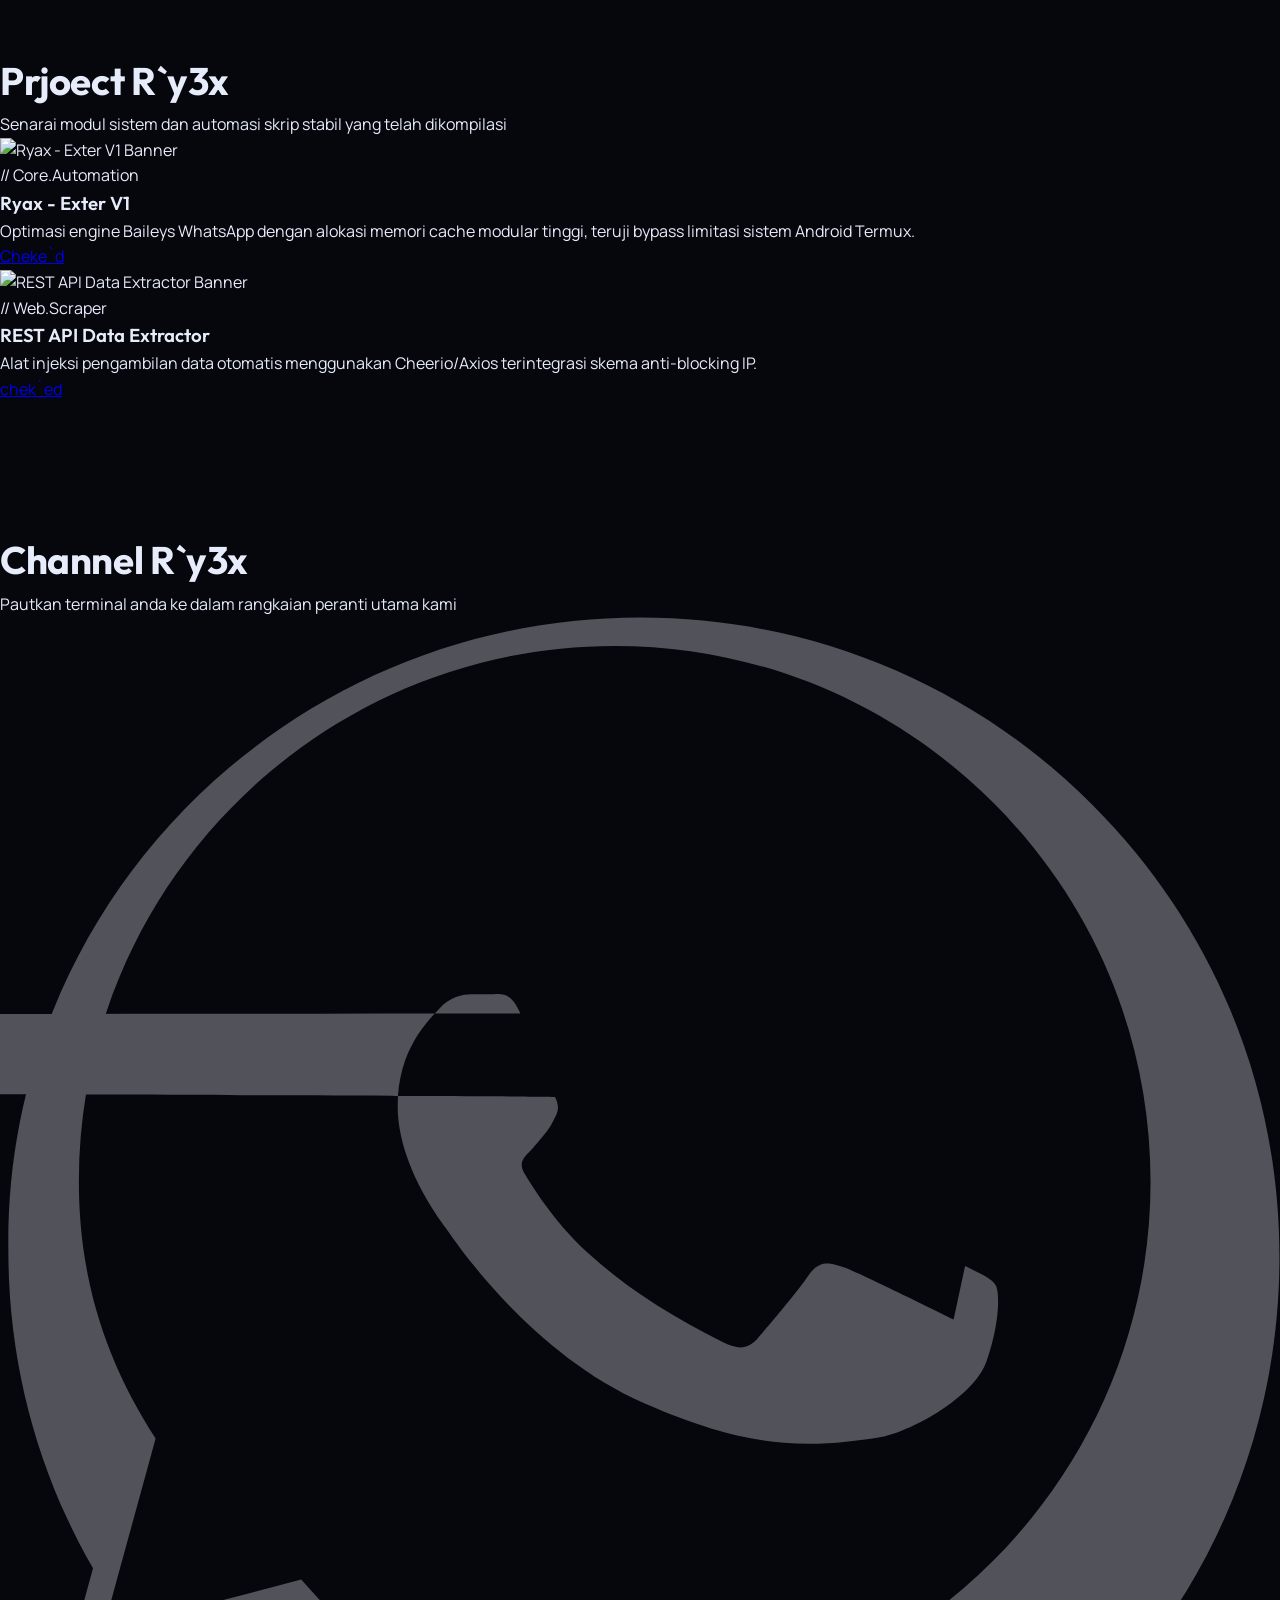
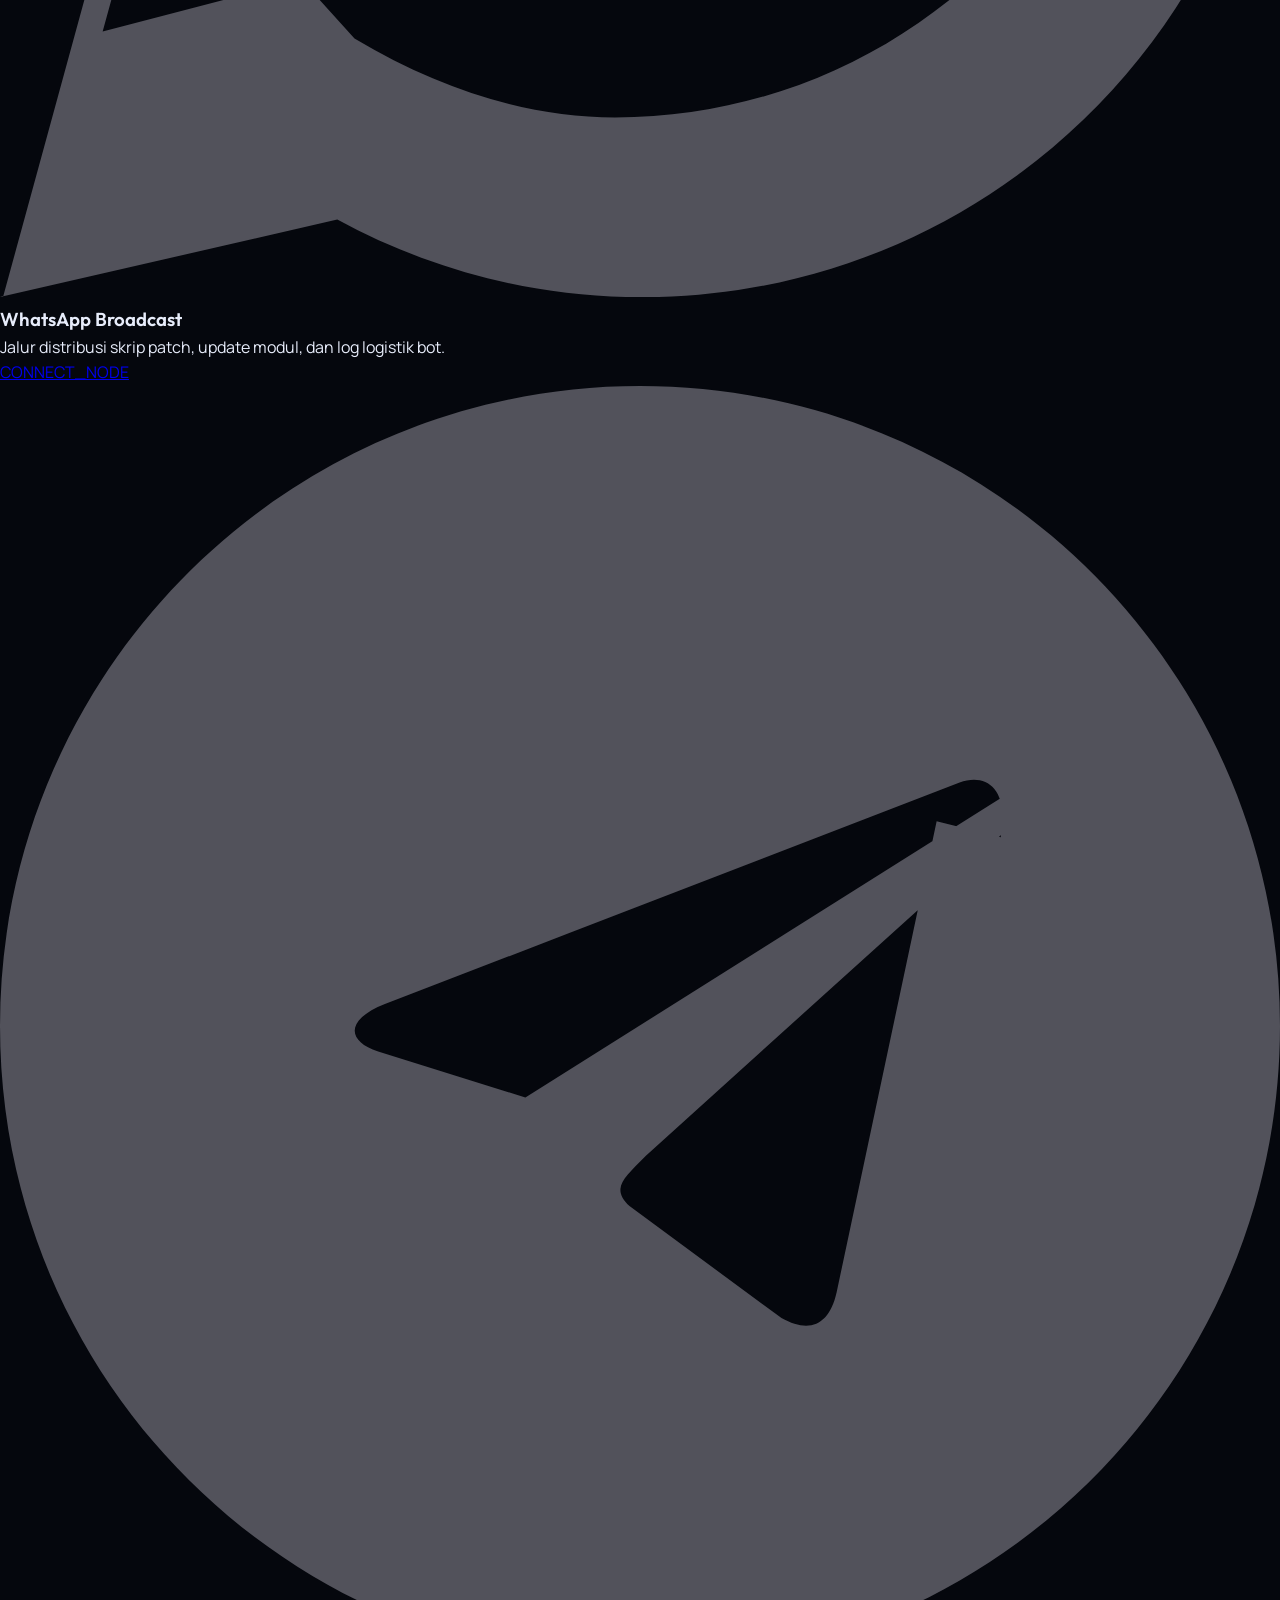
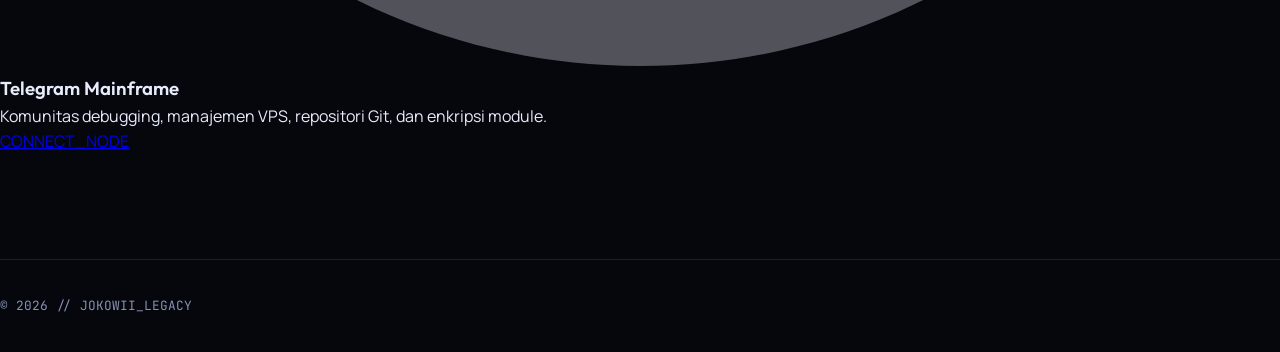
==== commit 7587e29a: "Update print statement from 'Hello' to 'Goodbye'" ====
--- a/index.html
+++ b/index.html
@@ -1,66 +1,738 @@
 <!DOCTYPE html>
 <html lang="ms">
 <head>
-    <meta charset="UTF-8">
-    <meta name="viewport" content="width=device-width, initial-scale=1.0">
-    <title>Fizz Ryex | Por`tfolio</title>
-    <link rel="preconnect" href="https://fonts.googleapis.com">
-    <link rel="preconnect" href="https://fonts.gstatic.com" crossorigin>
-    <link href="https://fonts.googleapis.com/css2?family=Fira+Code:wght@400;600;700&family=JetBrains+Mono:ital,wght@0,400;0,700;1,400&display=swap" rel="stylesheet">
-    
-    <style>
-        /* --- RESET & DESIGN SYSTEM (DARK & COOL) --- */
-        * {
-            margin: 0;
-            padding: 0;
-            box-sizing: border-box;
-            font-family: 'JetBrains Mono', 'Fira Code', monospace, sans-serif;
-            scroll-behavior: smooth;
-        }
-
-        body {
-            background-color: #09090b; /* Hitam pekat OLED / Premium dark */
-            color: #a1a1aa; /* Teks utama kelabu lembut */
-            line-height: 1.6;
-            overflow-x: hidden;
-        }
-
-        a {
-            color: #22c55e;
-            text-decoration: none;
-            transition: all 0.3s ease;
-        }
-
-        /* --- GLOW EFFECTS (CYBERPUNK AMBIENT) --- */
-        .glow-bg {
-            position: absolute;
-            width: 500px;
-            height: 500px;
-            background: radial-gradient(circle, rgba(34, 197, 94, 0.05) 0%, rgba(0, 0, 0, 0) 70%);
-            top: -10%;
-            right: -5%;
-            z-index: -1;
-            pointer-events: none;
-        }
-
-        .glow-bg-2 {
-            position: absolute;
-            width: 600px;
-            height: 600px;
-            background: radial-gradient(circle, rgba(34, 197, 94, 0.03) 0%, rgba(0, 0, 0, 0) 70%);
-            bottom: 20%;
-            left: -10%;
-            z-index: -1;
-            pointer-events: none;
-        }
-
-        /* --- NAVBAR --- */
-        header {
-            position: fixed;
-            top: 0;
-            left: 0;
-            width: 100%;
-            padding: 20px 8%;
+<meta charset="UTF-8">
+<meta name="viewport" content="width=device-width, initial-scale=1.0">
+<title>Portfolio — Script Seller</title>
+<style>
+@import url('https://fonts.googleapis.com/css2?family=Outfit:wght@500;600;700;800&family=Manrope:wght@400;500;600;700&family=JetBrains+Mono:wght@400;500;600;700&display=swap');
+
+:root{
+  --bg: #05070d;
+  --bg-panel: #0b1326;
+  --bg-panel-2: #0f1b33;
+  --blue: #2f6fed;
+  --blue-bright: #5b8cff;
+  --cyan: #56e8e0;
+  --text: #e7ecfa;
+  --muted: #8592b4;
+  --border: rgba(91,140,255,0.18);
+  --border-bright: rgba(91,140,255,0.4);
+  --radius: 14px;
+}
+
+*{ box-sizing: border-box; margin:0; padding:0; }
+
+html{ scroll-behavior: smooth; }
+
+body{
+  background: var(--bg);
+  color: var(--text);
+  font-family: 'Manrope', sans-serif;
+  line-height: 1.6;
+  overflow-x: hidden;
+  position: relative;
+}
+
+body::before{
+  content:"";
+  position: fixed;
+  inset: 0;
+  background:
+    radial-gradient(circle at 15% 10%, rgba(47,111,237,0.16), transparent 45%),
+    radial-gradient(circle at 85% 30%, rgba(86,232,224,0.10), transparent 40%),
+    radial-gradient(circle at 50% 90%, rgba(47,111,237,0.12), transparent 45%);
+  pointer-events: none;
+  z-index: 0;
+}
+
+.grid-overlay{
+  position: fixed;
+  inset:0;
+  background-image:
+    linear-gradient(rgba(91,140,255,0.035) 1px, transparent 1px),
+    linear-gradient(90deg, rgba(91,140,255,0.035) 1px, transparent 1px);
+  background-size: 44px 44px;
+  pointer-events: none;
+  z-index: 0;
+  mask-image: radial-gradient(circle at 50% 30%, black, transparent 75%);
+}
+
+/* AMBIENT SMOKE */
+.smoke-layer{ position: fixed; inset: 0; overflow: hidden; pointer-events: none; z-index: 0; }
+.smoke-blob{ position: absolute; border-radius: 50%; filter: blur(70px); mix-blend-mode: screen; will-change: transform; }
+.smoke-blob.b1{ width: 460px; height: 460px; top: -140px; left: -100px; background: radial-gradient(circle, rgba(47,111,237,0.55), transparent 70%); opacity: 0.5; animation: drift1 20s ease-in-out infinite; }
+.smoke-blob.b2{ width: 540px; height: 540px; bottom: -180px; right: -140px; background: radial-gradient(circle, rgba(86,232,224,0.4), transparent 70%); opacity: 0.4; animation: drift2 24s ease-in-out infinite; }
+.smoke-blob.b3{ width: 380px; height: 380px; top: 38%; left: 55%; background: radial-gradient(circle, rgba(91,140,255,0.35), transparent 70%); opacity: 0.35; animation: drift3 28s ease-in-out infinite; }
+.smoke-blob.b4{ width: 320px; height: 320px; top: 8%; right: 10%; background: radial-gradient(circle, rgba(86,232,224,0.3), transparent 70%); opacity: 0.3; animation: drift1 32s ease-in-out infinite reverse; }
+.smoke-blob.b5{ width: 300px; height: 300px; top: 65%; left: 15%; background: radial-gradient(circle, rgba(47,111,237,0.32), transparent 70%); opacity: 0.28; animation: drift2 19s ease-in-out infinite reverse; }
+.smoke-blob.b6{ width: 260px; height: 260px; top: 12%; left: 42%; background: radial-gradient(circle, rgba(86,232,224,0.25), transparent 70%); opacity: 0.25; animation: drift3 30s ease-in-out infinite; }
+@keyframes drift1{ 0%,100%{ transform: translate(0,0) scale(1);} 50%{ transform: translate(70px, 50px) scale(1.15);} }
+@keyframes drift2{ 0%,100%{ transform: translate(0,0) scale(1);} 50%{ transform: translate(-60px,-40px) scale(1.12);} }
+@keyframes drift3{ 0%,100%{ transform: translate(0,0) scale(1);} 50%{ transform: translate(-50px, 60px) scale(0.88);} }
+
+.wrap{ max-width: 1120px; margin: 0 auto; padding: 0 28px; position: relative; z-index: 1; }
+
+/* NAV */
+nav{
+  position: sticky; top: 0; z-index: 20;
+  background: rgba(5,7,13,0.75);
+  backdrop-filter: blur(10px);
+  border-bottom: 1px solid var(--border);
+}
+nav .wrap{ display:flex; align-items:center; justify-content:space-between; padding: 18px 28px; }
+.logo{ font-family:'Outfit', sans-serif; font-weight:700; font-size:1.15rem; letter-spacing:0.02em; display:flex; align-items:center; gap:8px; }
+.logo .dot{ width:8px; height:8px; border-radius:50%; background: var(--cyan); box-shadow: 0 0 10px var(--cyan); }
+.navlinks{ display:flex; gap:28px; font-family:'JetBrains Mono', monospace; font-size:0.85rem; }
+.navlinks a{ color: var(--muted); text-decoration:none; transition: color .2s ease; position:relative; }
+.navlinks a:hover, .navlinks a.active{ color: var(--cyan); }
+.navlinks a.active::after{ content:""; position:absolute; left:0; right:0; bottom:-6px; height:2px; background: var(--cyan); box-shadow: 0 0 8px var(--cyan); }
+
+/* TERMINAL FRAME — signature element */
+.terminal{
+  background: linear-gradient(180deg, var(--bg-panel-2), var(--bg-panel));
+  border: 1px solid var(--border-bright);
+  border-radius: var(--radius);
+  overflow: hidden;
+  box-shadow: 0 20px 60px rgba(0,0,0,0.5), 0 0 0 1px rgba(91,140,255,0.05), 0 0 26px rgba(86,232,224,0.06);
+  position: relative;
+}
+.terminal::before{
+  content:"";
+  position:absolute; top:0; left:0; right:0; height:1px;
+  background: linear-gradient(90deg, transparent, var(--cyan), transparent);
+  animation: scan 4s linear infinite;
+}
+@keyframes scan{ 0%{ transform: translateX(-100%);} 100%{ transform: translateX(100%);} }
+.terminal-bar{
+  display:flex; align-items:center; gap:8px;
+  padding: 12px 16px;
+  border-bottom: 1px solid var(--border);
+  font-family:'JetBrains Mono', monospace;
+  font-size: 0.75rem;
+  color: var(--muted);
+}
+.terminal-bar .tdot{ width:10px; height:10px; border-radius:50%; }
+.terminal-bar .tdot:nth-child(1){ background:#ff5f56; }
+.terminal-bar .tdot:nth-child(2){ background:#ffbd2e; }
+.terminal-bar .tdot:nth-child(3){ background:#27c93f; }
+.terminal-bar span.path{ margin-left:10px; }
+
+.screen{
+  aspect-ratio: 16/10;
+  background:
+    linear-gradient(rgba(11,19,38,0.4), rgba(11,19,38,0.4)),
+    repeating-linear-gradient(0deg, rgba(91,140,255,0.05) 0 2px, transparent 2px 4px);
+  display:flex; align-items:center; justify-content:center;
+  position: relative;
+}
+.screen img{ width:100%; height:100%; object-fit: cover; display:block; }
+.screen-hint{
+  font-family:'JetBrains Mono', monospace;
+  color: var(--muted);
+  font-size: 0.85rem;
+  text-align:center;
+  padding: 20px;
+  line-height:1.7;
+}
+.screen-hint .cursor{ display:inline-block; width:8px; height:1em; background: var(--cyan); margin-left:4px; animation: blink 1s step-end infinite; vertical-align: text-bottom; }
+@keyframes blink{ 50%{ opacity:0; } }
+
+/* HERO */
+.hero{ padding: 72px 0 40px; }
+.hero-grid{ display:grid; grid-template-columns: 1.05fr 1fr; gap: 48px; align-items: center; }
+.eyebrow{
+  font-family:'JetBrains Mono', monospace;
+  color: var(--cyan); font-size: 0.8rem; letter-spacing: 0.08em;
+  display:flex; align-items:center; gap:10px; margin-bottom: 18px;
+}
+.eyebrow::before{ content:"$"; opacity:0.6; }
+h1{
+  font-family:'Outfit', sans-serif;
+  font-size: clamp(2.4rem, 4.6vw, 3.75rem);
+  font-weight: 800;
+  line-height: 1.06;
+  letter-spacing: -0.02em;
+  margin-bottom: 22px;
+}
+h1 .accent, .grad-text{
+  background: linear-gradient(120deg, var(--cyan), var(--blue-bright) 70%);
+  -webkit-background-clip: text;
+  background-clip: text;
+  color: transparent;
+  filter: drop-shadow(0 0 22px rgba(86,232,224,0.25));
+}
+.lead{ color: #a9b4d4; font-size: 1.12rem; max-width: 48ch; margin-bottom: 32px; font-weight: 400; }
+.btn-row{ display:flex; gap:14px; flex-wrap: wrap; }
+.btn{
+  font-family:'JetBrains Mono', monospace;
+  font-size: 0.85rem;
+  padding: 13px 24px;
+  border-radius: 8px;
+  text-decoration:none;
+  transition: transform .15s ease, box-shadow .15s ease;
+  display:inline-flex; align-items:center; gap:8px;
+}
+.btn-primary{ background: linear-gradient(135deg, var(--blue), var(--blue-bright)); color:#fff; box-shadow: 0 8px 24px rgba(47,111,237,0.35); }
+.btn-primary:hover{ transform: translateY(-2px); box-shadow: 0 12px 30px rgba(47,111,237,0.5); }
+.btn-ghost{ border: 1px solid var(--border-bright); color: var(--text); }
+.btn-ghost:hover{ border-color: var(--cyan); color: var(--cyan); transform: translateY(-2px); }
+
+/* SECTIONS */
+section{ padding: 64px 0; position: relative; z-index: 1; }
+.section-head{ margin-bottom: 36px; }
+.section-tag{ font-family:'JetBrains Mono', monospace; color: var(--cyan); font-size: 0.78rem; letter-spacing: 0.1em; text-transform: uppercase; margin-bottom: 10px; }
+h2{ font-family:'Outfit', sans-serif; font-size: clamp(1.7rem, 3.2vw, 2.4rem); font-weight: 700; letter-spacing: -0.01em; }
+h3{ font-family:'Outfit', sans-serif; font-weight: 600; }
+
+/* ABOUT */
+.about-panel{
+  background: var(--bg-panel);
+  border: 1px solid var(--border);
+  border-radius: var(--radius);
+  padding: 36px;
+  display: grid;
+  grid-template-columns: 100px 1fr;
+  gap: 28px;
+  align-items: start;
+  box-shadow: 0 0 22px rgba(47,111,237,0.06);
+}
+.avatar{
+  width: 100px; height:100px; border-radius: 12px;
+  background: linear-gradient(135deg, var(--blue), var(--cyan));
+  display:flex; align-items:center; justify-content:center;
+  font-family:'Outfit', sans-serif; font-weight:700; font-size:2rem; color:#050a17;
+}
+.about-panel p{ color: var(--muted); margin-bottom: 12px; }
+.about-panel strong{ color: var(--text); }
+.tag-row{ display:flex; flex-wrap:wrap; gap:8px; margin-top: 16px; }
+.tag{
+  font-family:'JetBrains Mono', monospace; font-size: 0.75rem;
+  padding: 6px 12px; border-radius: 20px;
+  border: 1px solid var(--border-bright); color: var(--cyan);
+}
+
+/* STATS DASHBOARD */
+.stats-grid{ display:grid; grid-template-columns: repeat(3, 1fr); gap: 20px; }
+.stat-card{
+  background: linear-gradient(180deg, var(--bg-panel-2), var(--bg-panel));
+  border: 1px solid var(--border);
+  border-radius: var(--radius);
+  padding: 26px 24px;
+  position: relative;
+  overflow: hidden;
+  box-shadow: 0 0 0 rgba(86,232,224,0);
+  transition: border-color .2s ease, transform .2s ease;
+}
+.stat-card:hover{ border-color: var(--border-bright); transform: translateY(-3px); box-shadow: 0 0 26px rgba(86,232,224,0.14); }
+.stat-card::after{
+  content:""; position:absolute; top:-40%; right:-30%; width:140px; height:140px;
+  background: radial-gradient(circle, rgba(86,232,224,0.15), transparent 70%);
+}
+.stat-label{ font-family:'JetBrains Mono', monospace; font-size: 0.78rem; color: var(--muted); margin-bottom: 12px; display:flex; align-items:center; gap:8px; }
+.stat-label::before{ content:"//"; color: var(--cyan); }
+.stat-value{ font-family:'Outfit', sans-serif; font-size: 2.2rem; font-weight:700; }
+.stat-value .unit{ font-size: 1.1rem; color: var(--cyan); margin-left: 4px; }
+.stat-sub{ font-family:'JetBrains Mono', monospace; font-size: 0.75rem; color: var(--muted); margin-top: 8px; }
+
+/* FOOTER */
+footer{ border-top: 1px solid var(--border); padding: 36px 0; margin-top: 40px; }
+footer .wrap{ display:flex; justify-content:space-between; align-items:center; flex-wrap:wrap; gap:16px; }
+footer p{ color: var(--muted); font-family:'JetBrains Mono', monospace; font-size: 0.8rem; }
+
+/* FEATURES */
+.features-grid{ display:grid; grid-template-columns: repeat(3, 1fr); gap: 20px; }
+.feature-card{
+  background: var(--bg-panel);
+  border: 1px solid var(--border);
+  border-radius: var(--radius);
+  padding: 28px 24px;
+  transition: border-color .2s ease, transform .2s ease;
+}
+.feature-card:hover{ border-color: var(--border-bright); transform: translateY(-4px); box-shadow: 0 0 26px rgba(86,232,224,0.12); }
+.feature-icon{
+  width: 46px; height:46px; border-radius: 12px;
+  background: linear-gradient(135deg, rgba(47,111,237,0.25), rgba(86,232,224,0.15));
+  border: 1px solid var(--border-bright);
+  display:flex; align-items:center; justify-content:center;
+  margin-bottom: 18px;
+}
+.feature-card h3{ font-size: 1.05rem; margin-bottom: 8px; }
+.feature-card p{ color: var(--muted); font-size: 0.9rem; }
+
+/* TELEGRAM SHOWCASE */
+.telegram-section{
+  background: radial-gradient(ellipse at 30% 20%, rgba(47,111,237,0.10), transparent 55%);
+}
+.tg-grid{ display:grid; grid-template-columns: 0.85fr 1.15fr; gap: 56px; align-items:center; }
+.tg-copy .section-tag{ margin-bottom: 12px; }
+.tg-copy p.lead{ margin-bottom: 22px; }
+.tg-feature-list{ list-style:none; display:flex; flex-direction:column; gap:14px; margin-bottom: 30px; }
+.tg-feature-list li{ display:flex; align-items:flex-start; gap:12px; color: #c3cbe4; font-size: 0.95rem; }
+.tg-feature-list li svg{ flex-shrink:0; margin-top: 2px; }
+
+.cta-glow-btn{
+  display:inline-flex; align-items:center; gap:10px;
+  background: linear-gradient(135deg, var(--blue), var(--cyan));
+  color:#050a17; font-family:'Outfit', sans-serif; font-weight:700; font-size:1rem;
+  padding: 16px 28px; border-radius: 12px; text-decoration:none;
+  animation: btnGlow 2.6s ease-in-out infinite;
+  transition: transform .2s ease;
+}
+.cta-glow-btn:hover{ transform: translateY(-3px) scale(1.02); }
+@keyframes btnGlow{
+  0%,100%{ box-shadow: 0 0 0 0 rgba(86,232,224,0.45); }
+  50%{ box-shadow: 0 0 0 14px rgba(86,232,224,0); }
+}
+
+.phone-frame{
+  width: 300px; max-width: 100%; margin: 0 auto;
+  background: linear-gradient(180deg, var(--bg-panel-2), var(--bg-panel));
+  border: 1px solid var(--border-bright);
+  border-radius: 30px;
+  padding: 16px;
+  box-shadow: 0 25px 60px rgba(0,0,0,0.55), 0 0 24px rgba(47,111,237,0.10);
+  position: relative;
+}
+.phone-notch{ width:56px; height:5px; background: var(--muted); opacity:0.3; border-radius:3px; margin: 0 auto 14px; }
+.phone-header{ display:flex; align-items:center; gap:10px; padding-bottom:14px; border-bottom:1px solid var(--border); }
+.ch-avatar{
+  width:40px; height:40px; border-radius:50%;
+  background: linear-gradient(135deg, var(--blue), var(--cyan));
+  display:flex; align-items:center; justify-content:center;
+  font-family:'Outfit', sans-serif; font-weight:700; color:#050a17; flex-shrink:0;
+}
+.ch-info h4{ font-size: 0.92rem; font-weight:600; }
+.ch-info .live-badge{ display:flex; align-items:center; gap:6px; font-family:'JetBrains Mono', monospace; font-size:0.7rem; color: var(--cyan); margin-top:2px; }
+.pulse-dot{ width:7px; height:7px; border-radius:50%; background: var(--cyan); box-shadow: 0 0 8px var(--cyan); animation: pulseDot 1.5s ease-in-out infinite; }
+@keyframes pulseDot{ 0%,100%{ opacity:1; transform:scale(1);} 50%{ opacity:.35; transform:scale(0.7);} }
+
+.chat-body{ padding: 14px 2px 4px; display:flex; flex-direction:column; gap:10px; }
+.chat-bubble{
+  background: rgba(255,255,255,0.02);
+  border: 1px solid var(--border);
+  border-radius: 12px;
+  padding: 10px 12px;
+  font-size: 0.8rem;
+  color: var(--text);
+}
+.chat-bubble.own{ background: linear-gradient(135deg, rgba(47,111,237,0.22), rgba(86,232,224,0.10)); border-color: var(--border-bright); }
+.chat-bubble .time{ display:block; font-family:'JetBrains Mono', monospace; font-size:0.63rem; color: var(--muted); margin-top:5px; text-align:right; }
+
+/* ID LANYARD CARD */
+.lanyard-stage{ display:flex; justify-content:center; padding: 10px 0 4px; }
+.id-card-outer{
+  display:flex; flex-direction:column; align-items:center;
+  transform-origin: top center;
+  animation: swing 4.5s ease-in-out infinite;
+}
+.id-card-outer:hover{ animation-play-state: paused; }
+.lanyard-strap{
+  width: 30px; height: 96px;
+  background: linear-gradient(90deg, #050607, #1a1d24 45%, #050607);
+  border-radius: 3px 3px 0 0;
+  box-shadow: inset 0 0 0 1px rgba(255,255,255,0.04);
+}
+.lanyard-clip{
+  width: 20px; height: 12px;
+  background: linear-gradient(180deg, #cfd6e6, #838ca3);
+  border-radius: 3px;
+  margin-top: -2px;
+}
+.id-card{
+  width: 230px;
+  background: linear-gradient(180deg, var(--bg-panel-2), var(--bg-panel));
+  border: 1px solid var(--border-bright);
+  border-radius: 16px;
+  padding: 22px 22px 20px;
+  display:flex; flex-direction:column; align-items:center; gap:8px;
+  box-shadow: 0 30px 60px rgba(0,0,0,0.55), 0 0 24px rgba(86,232,224,0.08);
+  position: relative;
+}
+.id-hole{ width: 38px; height: 9px; border-radius: 6px; background: var(--bg); border: 1px solid var(--border-bright); position: absolute; top: -5px; left: 50%; transform: translateX(-50%); }
+.id-photo{
+  width: 104px; height: 104px; border-radius: 14px;
+  background: linear-gradient(135deg, rgba(47,111,237,0.25), rgba(86,232,224,0.15));
+  border: 1px solid var(--border-bright);
+  display:flex; align-items:center; justify-content:center;
+  overflow: hidden; margin-top: 10px;
+}
+.id-photo img{ width:100%; height:100%; object-fit: cover; display:block; }
+.id-photo-fallback{ display:none; width:100%; height:100%; align-items:center; justify-content:center; font-family:'Outfit', sans-serif; font-weight:800; font-size:0.85rem; letter-spacing:0.05em; color: var(--muted); text-align:center; }
+.id-name{ font-family:'Outfit', sans-serif; font-weight: 700; font-size: 1.1rem; margin-top: 6px; }
+.id-role{ font-family:'JetBrains Mono', monospace; font-size: 0.75rem; color: var(--cyan); }
+.id-barcode{
+  width: 100%; height: 20px; margin-top: 10px; border-radius: 3px; opacity: 0.55;
+  background: repeating-linear-gradient(90deg, var(--text) 0 2px, transparent 2px 3px, var(--text) 3px 4px, transparent 4px 7px, var(--text) 7px 9px, transparent 9px 11px);
+}
+.id-number{ font-family:'JetBrains Mono', monospace; font-size: 0.7rem; color: var(--muted); margin-top: 4px; }
+@keyframes swing{
+  0%,100%{ transform: rotate(-3.5deg); }
+  50%{ transform: rotate(3.5deg); }
+}
+
+/* SKILLS 3D CAROUSEL */
+.drag-hint{
+  font-family:'JetBrains Mono', monospace; font-size: 0.8rem; color: var(--muted);
+  margin: -20px 0 36px;
+}
+.skills-stage{
+  perspective: 1500px;
+  height: 340px;
+  display:flex; align-items:center; justify-content:center;
+  touch-action: pan-y;
+}
+.skills-ring{
+  position: relative;
+  width: 210px; height: 280px;
+  transform-style: preserve-3d;
+  cursor: grab;
+  will-change: transform;
+}
+.skills-ring.dragging{ cursor: grabbing; }
+.skill-card{
+  position: absolute; inset: 0;
+  width: 210px; height: 280px;
+  background: linear-gradient(180deg, var(--bg-panel-2), var(--bg-panel));
+  border: 1px solid var(--border-bright);
+  border-radius: 18px;
+  display:flex; flex-direction:column; align-items:center; justify-content:center; gap:14px;
+  padding: 20px;
+  backface-visibility: hidden;
+  transform: rotateY(calc(var(--i) * 60deg)) translateZ(270px);
+  box-shadow: 0 20px 50px rgba(0,0,0,0.5), 0 0 20px rgba(86,232,224,0.08);
+  user-select: none;
+}
+.skill-img{
+  width: 80px; height: 80px; border-radius: 16px;
+  background: linear-gradient(135deg, rgba(47,111,237,0.25), rgba(86,232,224,0.15));
+  border: 1px solid var(--border-bright);
+  display:flex; align-items:center; justify-content:center;
+  overflow: hidden;
+}
+.skill-img img{ width:100%; height:100%; object-fit: cover; display:block; }
+.skill-fallback{
+  display:none; width:100%; height:100%; align-items:center; justify-content:center;
+  font-family:'Outfit', sans-serif; font-weight: 800; font-size: 1.2rem;
+  background: linear-gradient(120deg, var(--cyan), var(--blue-bright));
+  -webkit-background-clip: text; background-clip: text; color: transparent;
+}
+.skill-card h3{ font-size: 1.05rem; }
+.skill-tag{ font-family:'JetBrains Mono', monospace; font-size: 0.72rem; color: var(--cyan); text-align:center; }
+
+@media (max-width: 860px){
+  .skills-stage{ height: 300px; }
+  .skills-ring, .skill-card{ width: 180px; height: 240px; }
+  .skill-card{ transform: rotateY(calc(var(--i) * 60deg)) translateZ(230px); }
+  .tg-grid{ grid-template-columns: 1fr; }
+  .features-grid{ grid-template-columns: 1fr; }
+  .hero-grid{ grid-template-columns: 1fr; }
+  .about-panel{ grid-template-columns: 1fr; }
+  .stats-grid{ grid-template-columns: 1fr; }
+  .navlinks{ gap:16px; }
+}
+
+</style>
+</head>
+<body>
+<div class="smoke-layer">
+  <div class="smoke-blob b1"></div>
+  <div class="smoke-blob b2"></div>
+  <div class="smoke-blob b3"></div>
+  <div class="smoke-blob b4"></div>
+  <div class="smoke-blob b5"></div>
+  <div class="smoke-blob b6"></div>
+</div>
+<div class="grid-overlay"></div>
+
+<nav>
+  <div class="wrap">
+    <div class="logo"><span class="dot"></span>Fixz.dev</div>
+    <div class="navlinks">
+      <a href="index.html" class="active">home</a>
+      <a href="income.html">peroleh</a>
+    </div>
+  </div>
+</nav>
+
+<header class="hero">
+  <div class="wrap hero-grid">
+    <div>
+      <div class="eyebrow">selling status &amp; me</div>
+      <h1>I create and, i sell <span class="accent">Ohayo, Fixz Hereee</span></h1>
+      <p class="lead">
+        i create this website for show my status, and also show my income start 2022 to 2026
+      </p>
+      <div class="btn-row">
+        <a href="income.html" class="btn btn-primary">See income →</a>
+        <a href="https://t.me/Fizznescafe" class="btn btn-ghost">My Telegram</a>
+      </div>
+    </div>
+
+    <div class="terminal">
+      <div class="terminal-bar">
+        <span class="tdot"></span><span class="tdot"></span><span class="tdot"></span>
+        <span class="path">preview.gif</span>
+      </div>
+      <div class="screen">
+        <video src="https://files.catbox.moe/6uwvau.mp4" autoplay loop muted playsinline style="width:100%; height:100%; object-fit:cover;"></video>
+      </div>
+    </div>
+  </div>
+</header>
+
+<section id="about">
+  <div class="wrap">
+    <div class="section-head">
+      <div class="section-tag">1st - status me</div>
+      <h2>Who me </h2>
+    </div>
+    <div class="about-panel">
+      <div class="avatar">F</div>
+      <div>
+        <p><strong>my name is afif</strong> — Pembangun &amp; penjual script. Fokus membina script yang stabil, ringan, dan mudah digunakan pelanggan, kemudian menjualnya terus melalui saluran Telegram.</p>
+        <p>Bermula dari bisnes kecil-kecilan, kini saya membina reputasi sebagai penjual script yang konsisten menghantar hasil berkualiti dan sokongan pelanggan yang pantas.</p>
+        <div class="tag-row">
+          <span class="tag">script development</span>
+          <span class="tag">telegram seller</span>
+          <span class="tag">customer support</span>
+          <span class="tag">automation</span>
+        </div>
+      </div>
+    </div>
+
+    <div class="lanyard-stage">
+      <div class="id-card-outer">
+        <div class="lanyard-strap"></div>
+        <div class="lanyard-clip"></div>
+        <div class="id-card">
+          <div class="id-hole"></div>
+          <div class="id-photo">
+            <img src="https://files.catbox.moe/oxzpgy.jpg" alt="Foto profil" onerror="this.style.display='none'; this.nextElementSibling.style.display='flex';">
+            <div class="id-photo-fallback">letak gambar anda di sini</div>
+          </div>
+          <h4 class="id-name">mikasa my waifu </h4>
+          <span class="id-role">from aot anime</span>
+          <div class="id-barcode"></div>
+          <span class="id-number">ID • SCRIPT-2026</span>
+        </div>
+      </div>
+    </div>
+  </div>
+</section>
+
+<section id="features">
+  <div class="wrap">
+    <div class="section-head">
+      <div class="section-tag">2 - 09</div>
+      <h2>Why People Choose Me</h2>
+    </div>
+    <div class="features-grid">
+      <div class="feature-card">
+        <div class="feature-icon">
+          <svg width="22" height="22" viewBox="0 0 24 24" fill="none" stroke="#56e8e0" stroke-width="2" stroke-linecap="round" stroke-linejoin="round"><path d="M13 2 3 14h7l-1 8 10-12h-7l1-8z"/></svg>
+        </div>
+        <h3>Fast Support</h3>
+        <p>Any issues or questions are answered quickly directly on Telegram, not waiting for days.</p>
+      </div>
+      <div class="feature-card">
+        <div class="feature-icon">
+          <svg width="22" height="22" viewBox="0 0 24 24" fill="none" stroke="#56e8e0" stroke-width="2" stroke-linecap="round" stroke-linejoin="round"><path d="M12 2 2 7l10 5 10-5-10-5Z"/><path d="M2 17l10 5 10-5"/><path d="M2 12l10 5 10-5"/></svg>
+        </div>
+        <h3>Script Original</h3>
+        <p>Every script is built from scratch using basic code — not copied or leaked from someone else.</p>
+      </div>
+      <div class="feature-card">
+        <div class="feature-icon">
+          <svg width="22" height="22" viewBox="0 0 24 24" fill="none" stroke="#56e8e0" stroke-width="2" stroke-linecap="round" stroke-linejoin="round"><circle cx="12" cy="12" r="9"/><path d="M12 7v5l3 3"/></svg>
+        </div>
+        <h3>Consistent &amp; Trusted</h3>
+        <p>Income records that increase every year prove this business is stable and growing.</p>
+      </div>
+    </div>
+  </div>
+</section>
+
+<section id="skills">
+  <div class="wrap">
+    <div class="section-head">
+      <div class="section-tag">03 — skills</div>
+      <h2>My Programming Languages</h2>
+    </div>
+    <p class="drag-hint">drag cards to rotate ↻ — it spins automatically when you release</p>
+    <div class="skills-stage">
+      <div class="skills-ring" id="skillsRing">
+        <div class="skill-card" style="--i:0">
+          <div class="skill-img">
+            <img src="https://files.catbox.moe/rbgh6k.png" alt="JavaScript" onerror="this.style.display='none'; this.nextElementSibling.style.display='flex';">
+            <div class="skill-fallback">JS</div>
+          </div>
+          <h3>JavaScript</h3>
+          <span class="skill-tag"></span>
+        </div>
+        <div class="skill-card" style="--i:1">
+          <div class="skill-img">
+            <img src="https://files.catbox.moe/jhax1k.png" alt="PHP" onerror="this.style.display='none'; this.nextElementSibling.style.display='flex';">
+            <div class="skill-fallback">PHP</div>
+          </div>
+          <h3>PHP</h3>
+          <span class="skill-tag"></span>
+        </div>
+        <div class="skill-card" style="--i:2">
+          <div class="skill-img">
+            <img src="https://files.catbox.moe/uda4op.png" alt="C++" onerror="this.style.display='none'; this.nextElementSibling.style.display='flex';">
+            <div class="skill-fallback">C++</div>
+          </div>
+          <h3>C++</h3>
+          <span class="skill-tag"></span>
+        </div>
+        <div class="skill-card" style="--i:3">
+          <div class="skill-img">
+            <img src="https://files.catbox.moe/m0tque.webp" alt="Python" onerror="this.style.display='none'; this.nextElementSibling.style.display='flex';">
+            <div class="skill-fallback">PY</div>
+          </div>
+          <h3>Python</h3>
+          <span class="skill-tag"></span>
+        </div>
+        <div class="skill-card" style="--i:4">
+          <div class="skill-img">
+            <img src="https://files.catbox.moe/85gcob.png" alt="Lua" onerror="this.style.display='none'; this.nextElementSibling.style.display='flex';">
+            <div class="skill-fallback">Lua</div>
+          </div>
+          <h3>Lua</h3>
+          <span class="skill-tag"></span>
+        </div>
+        <div class="skill-card" style="--i:5">
+          <div class="skill-img">
+            <img src="https://files.catbox.moe/1fko50.png" alt="HTML & CSS" onerror="this.style.display='none'; this.nextElementSibling.style.display='flex';">
+            <div class="skill-fallback">HTML</div>
+          </div>
+          <h3>HTML &amp; CSS</h3>
+          <span class="skill-tag"></span>
+        </div>
+      </div>
+    </div>
+  </div>
+</section>
+
+<section id="telegram" class="telegram-section">
+  <div class="wrap tg-grid">
+    <div class="tg-copy">
+      <div class="section-tag">04 — join my comunity</div>
+      <h2 style="margin-bottom:16px;">join my channel <span class="grad-text">Telegram</span> </h2>
+      <p class="lead"></p>
+      <ul class="tg-feature-list">
+        <li><svg width="18" height="18" viewBox="0 0 24 24" fill="none" stroke="#56e8e0" stroke-width="2.5" stroke-linecap="round" stroke-linejoin="round"><path d="M20 6 9 17l-5-5"/></svg> Free Base Script</li>
+        <li><svg width="18" height="18" viewBox="0 0 24 24" fill="none" stroke="#56e8e0" stroke-width="2.5" stroke-linecap="round" stroke-linejoin="round"><path d="M20 6 9 17l-5-5"/></svg> Promotion base script</li>
+        <li><svg width="18" height="18" viewBox="0 0 24 24" fill="none" stroke="#56e8e0" stroke-width="2.5" stroke-linecap="round" stroke-linejoin="round"><path d="M20 6 9 17l-5-5"/></svg> You can ask me question</li>
+      </ul>
+      <a href="https://t.me/fizz990" class="cta-glow-btn">
+        <svg width="20" height="20" viewBox="0 0 24 24" fill="#050a17"><path d="M21.5 2.5 2.7 10.1c-1.2.5-1.2 1.2-.2 1.5l4.8 1.5 1.8 5.6c.2.6.4.9.9.9.4 0 .6-.2.9-.5l2.2-2.1 4.6 3.4c.8.5 1.4.2 1.6-.7l3-14.1c.3-1.2-.4-1.7-1.4-1.1Z"/></svg>
+        Join my  cahnnel now
+      </a>
+    </div>
+
+    <div class="phone-frame">
+      <div class="phone-notch"></div>
+      <div class="phone-header">
+        <div class="ch-avatar">F</div>
+        <div class="ch-info">
+          <h4>© de3p ! ౨ৎ</h4>
+          <div class="live-badge"><span class="pulse-dot"></span>1,787 subs</div>
+        </div>
+      </div>
+      <div class="chat-body">
+        <div class="chat-bubble own">base website.zip<span class="time">10:02</span></div>
+        <div class="chat-bubble">ryexExterd.zip<span class="time">10:15</span></div>
+        <div class="chat-bubble own">trixter.zip<span class="time">10:41</span></div>
+      </div>
+    </div>
+  </div>
+</section>
+
+<section id="stats">
+  <div class="wrap">
+    <div class="section-head">
+      <div class="section-tag">05 — dashboard</div>
+      <h2>my Busines Statistics</h2>
+    </div>
+    <div class="stats-grid">
+      <div class="stat-card">
+        <div class="stat-label">Script Sold</div>
+        <div class="stat-value" data-count="0">99+<span class="unit">unit</span></div>
+        <div class="stat-sub"></div>
+      </div>
+      <div class="stat-card">
+        <div class="stat-label">Telegram Followers</div>
+        <div class="stat-value" data-count="0">1000+<span class="unit">org</span></div>
+        <div class="stat-sub"></div>
+      </div>
+      <div class="stat-card">
+        <div class="stat-label">Income</div>
+        <div class="stat-value" data-count="0">RM<span class="unit">1400+</span></div>
+        <div class="stat-sub"></div>
+      </div>
+    </div>
+  </div>
+</section>
+
+<footer>
+  <div class="wrap">
+    <p>© 2026 FIxz.dev — create by fixz</p>
+    <p>t.me/Fizznescafe</p>
+  </div>
+</footer>
+
+<script>
+document.addEventListener('DOMContentLoaded', () => {
+
+  // Reveal terminal / stat cards on scroll
+  const revealTargets = document.querySelectorAll('.terminal, .stat-card, .about-panel, .feature-card, .phone-frame, .tg-copy, .id-card-outer');
+  revealTargets.forEach(el => {
+    el.style.opacity = 0;
+    el.style.transform = 'translateY(16px)';
+    el.style.transition = 'opacity .6s ease, transform .6s ease';
+  });
+  const revealObs = new IntersectionObserver(entries => {
+    entries.forEach(entry => {
+      if (entry.isIntersecting) {
+        entry.target.style.opacity = 1;
+        entry.target.style.transform = 'translateY(0)';
+        revealObs.unobserve(entry.target);
+      }
+    });
+  }, { threshold: 0.15 });
+  revealTargets.forEach(el => revealObs.observe(el));
+
+  // 3D skills carousel — drag to rotate, auto-spins when idle
+  const ring = document.getElementById('skillsRing');
+  if (ring) {
+    let dragging = false, startX = 0, rotation = 0, startRotation = 0, autoSpin = true;
+
+    const applyRotation = () => { ring.style.transform = `rotateY(${rotation}deg)`; };
+
+    const down = (x) => { dragging = true; autoSpin = false; startX = x; startRotation = rotation; ring.classList.add('dragging'); };
+    const move = (x) => { if (!dragging) return; rotation = startRotation + (x - startX) * 0.4; applyRotation(); };
+    const up = () => { dragging = false; ring.classList.remove('dragging'); setTimeout(() => autoSpin = true, 2200); };
+
+    ring.addEventListener('mousedown', e => down(e.clientX));
+    window.addEventListener('mousemove', e => move(e.clientX));
+    window.addEventListener('mouseup', up);
+
+    ring.addEventListener('touchstart', e => down(e.touches[0].clientX), { passive: true });
+    window.addEventListener('touchmove', e => { if (dragging) move(e.touches[0].clientX); }, { passive: true });
+    window.addEventListener('touchend', up);
+
+    (function spin(){
+      if (autoSpin) { rotation += 0.09; applyRotation(); }
+      requestAnimationFrame(spin);
+    })();
+  }
+
+});
+</script>
+</body>
+</html>            padding: 20px 8%;
             background: rgba(9, 9, 11, 0.8);
             backdrop-filter: blur(12px);
             -webkit-backdrop-filter: blur(12px);
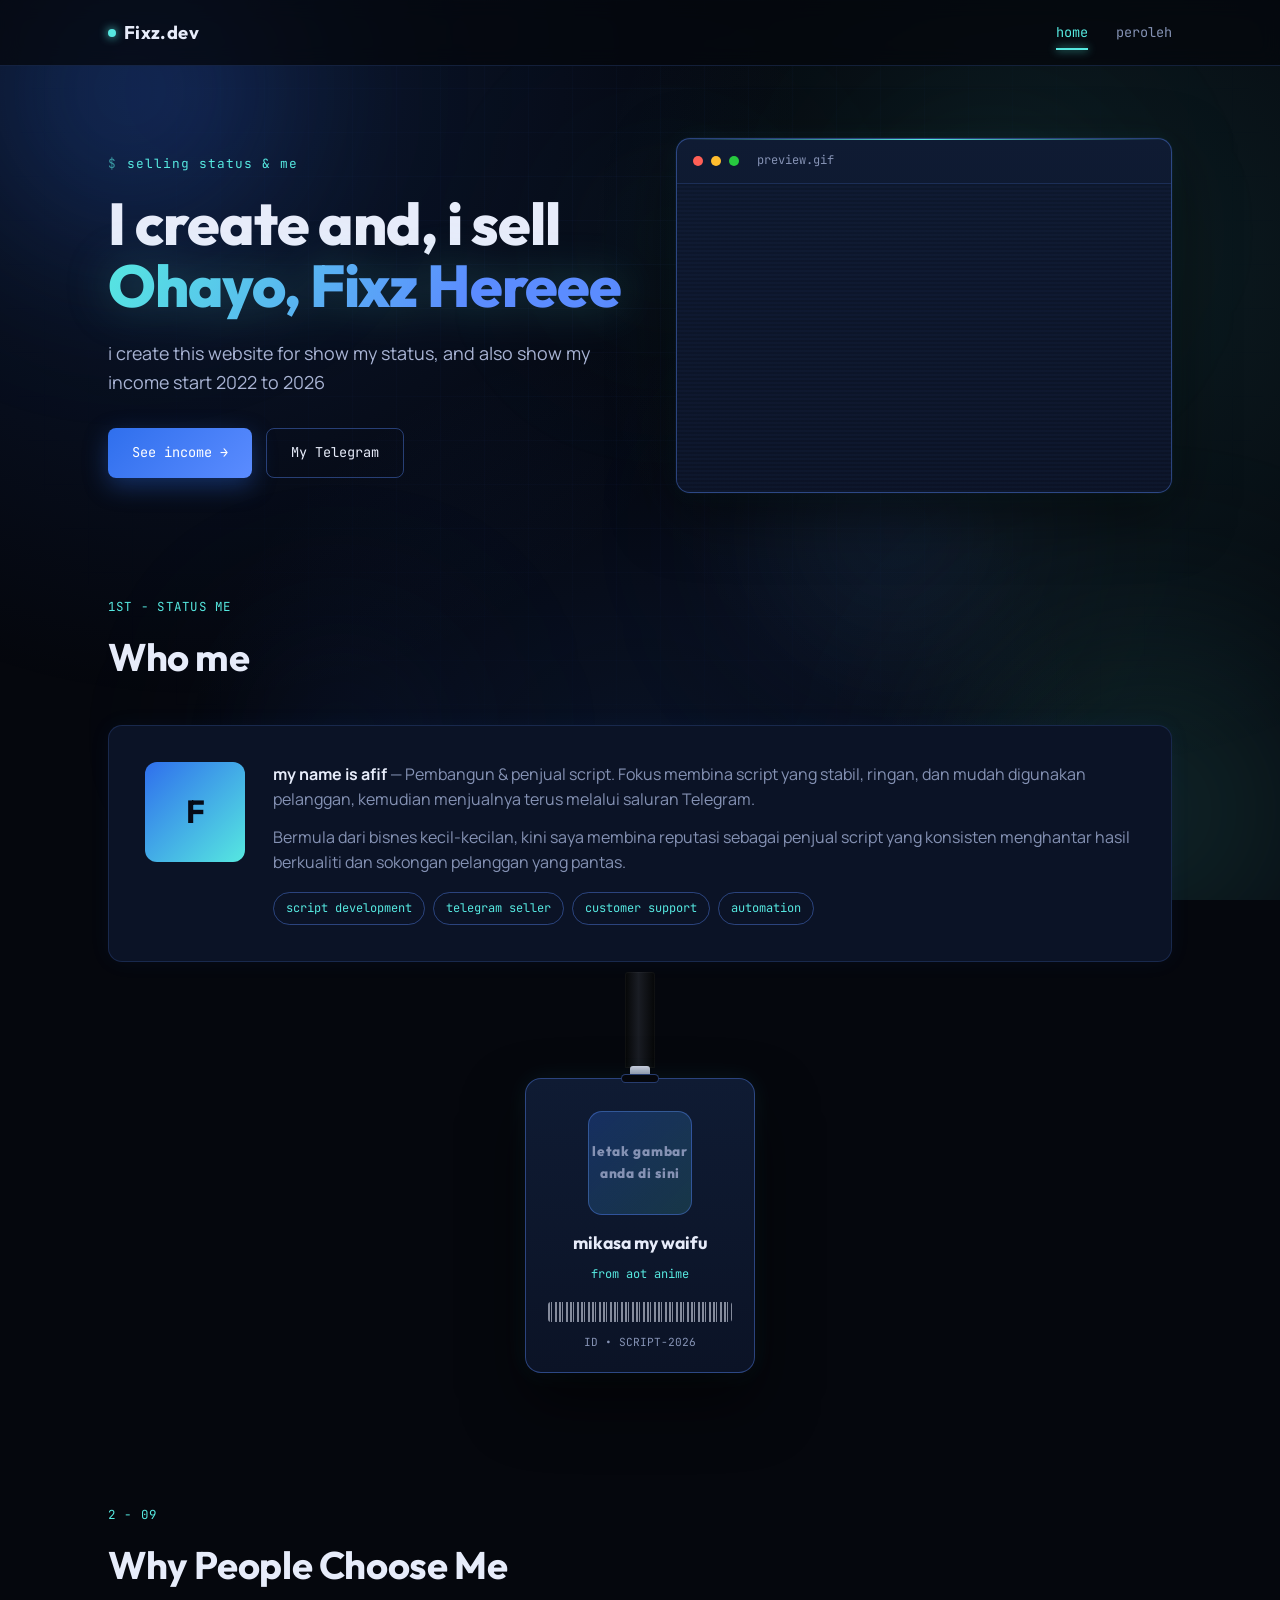
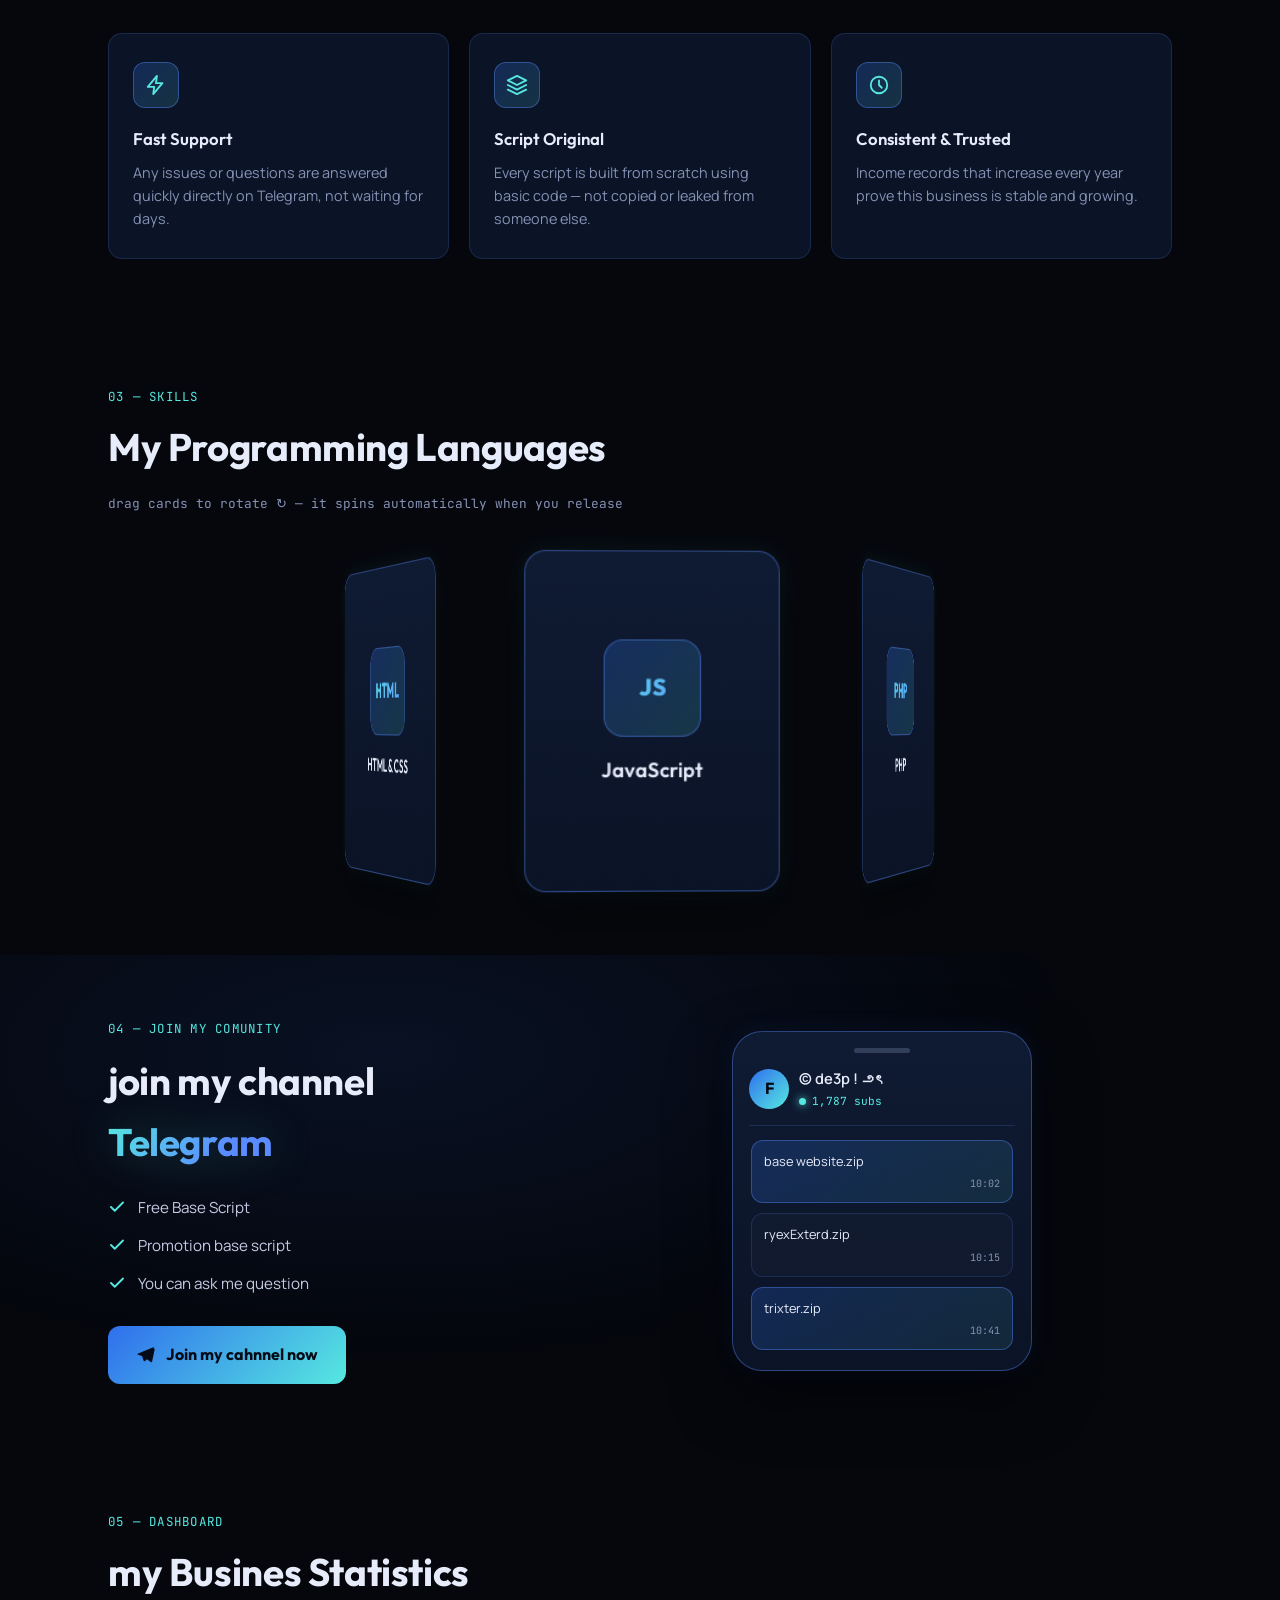
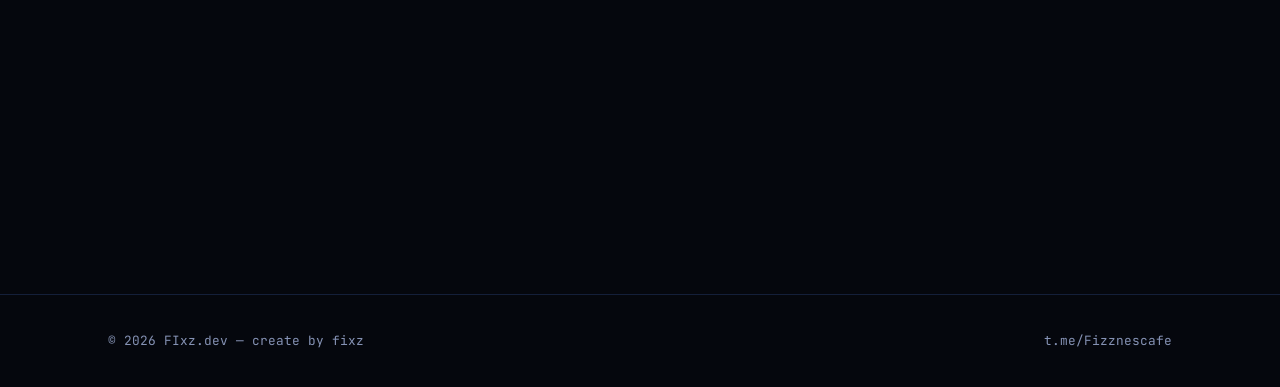
==== commit a0048857: "Update index.html" ====
--- a/index.html
+++ b/index.html
@@ -732,427 +732,4 @@
 });
 </script>
 </body>
-</html>            padding: 20px 8%;
-            background: rgba(9, 9, 11, 0.8);
-            backdrop-filter: blur(12px);
-            -webkit-backdrop-filter: blur(12px);
-            display: flex;
-            justify-content: space-between;
-            align-items: center;
-            z-index: 1000;
-            border-bottom: 1px solid rgba(34, 197, 94, 0.1);
-        }
-
-        .logo {
-            font-size: 20px;
-            font-weight: 700;
-            letter-spacing: 1px;
-            color: #fafafa;
-        }
-
-        .logo span {
-            color: #22c55e;
-            background: rgba(34, 197, 94, 0.1);
-            padding: 3px 8px;
-            border-radius: 4px;
-            border: 1px solid rgba(34, 197, 94, 0.2);
-            margin-left: 6px;
-        }
-
-        nav a {
-            margin-left: 30px;
-            font-size: 14px;
-            font-weight: 600;
-            color: #71717a;
-        }
-
-        nav a:hover, nav a.active {
-            color: #22c55e;
-            text-shadow: 0 0 15px rgba(34, 197, 94, 0.6);
-        }
-
-        /* --- HERO SECTION --- */
-        .hero {
-            min-height: 85vh;
-            display: flex;
-            flex-direction: column;
-            justify-content: center;
-            align-items: center;
-            text-align: center;
-            padding: 160px 8% 60px;
-            position: relative;
-        }
-
-        .avatar-container {
-            width: 130px;
-            height: 130px;
-            border-radius: 50%;
-            padding: 4px;
-            background: linear-gradient(135deg, #22c55e, #15803d);
-            box-shadow: 0 0 30px rgba(34, 197, 94, 0.2);
-            margin-bottom: 30px;
-            display: flex;
-            justify-content: center;
-            align-items: center;
-            transition: all 0.4s cubic-bezier(0.175, 0.885, 0.32, 1.275);
-        }
-
-        .avatar-container:hover {
-            transform: scale(1.05);
-            box-shadow: 0 0 40px rgba(34, 197, 94, 0.4);
-        }
-
-        .avatar-container img {
-            width: 100%;
-            height: 100%;
-            object-fit: cover;
-            border-radius: 50%;
-            background-color: #18181b;
-        }
-
-        .hero h3 {
-            font-size: 13px;
-            color: #22c55e;
-            margin-bottom: 16px;
-            letter-spacing: 3px;
-            font-weight: 700;
-            background: rgba(34, 197, 94, 0.08);
-            padding: 4px 12px;
-            border-radius: 20px;
-            border: 1px solid rgba(34, 197, 94, 0.15);
-        }
-
-        .hero h1 {
-            font-size: 56px;
-            font-weight: 700;
-            margin-bottom: 20px;
-            color: #ffffff;
-            letter-spacing: -1px;
-        }
-
-        .hero h1 span {
-            color: #22c55e;
-        }
-
-        .hero p {
-            font-size: 15px;
-            color: #a1a1aa;
-            max-width: 620px;
-            margin-bottom: 35px;
-        }
-
-        /* --- PROJECTS SECTION --- */
-        .projects-section {
-            padding: 80px 8% 60px;
-            max-width: 1200px;
-            margin: 0 auto;
-        }
-
-        .section-title {
-            font-size: 32px;
-            text-align: center;
-            font-weight: 700;
-            letter-spacing: -0.5px;
-            color: #ffffff;
-            margin-bottom: 10px;
-        }
-
-        .section-title span {
-            color: #22c55e;
-        }
-
-        .section-subtitle {
-            text-align: center;
-            color: #52525b;
-            font-size: 14px;
-            margin-bottom: 50px;
-        }
-
-        .grid-projects {
-            display: grid;
-            grid-template-columns: repeat(auto-fit, minmax(340px, 1fr));
-            gap: 40px;
-        }
-
-        .project-card {
-            background: #111113;
-            border: 1px solid #27272a;
-            border-radius: 12px;
-            overflow: hidden;
-            transition: all 0.3s cubic-bezier(0.4, 0, 0.2, 1);
-            display: flex;
-            flex-direction: column;
-        }
-
-        .project-img-wrapper {
-            width: 100%;
-            height: 210px;
-            overflow: hidden;
-            background-color: #09090b;
-            border-bottom: 1px solid #27272a;
-            position: relative;
-        }
-
-        .project-img-wrapper img {
-            width: 100%;
-            height: 100%;
-            object-fit: cover; 
-            object-position: center;
-            transition: transform 0.6s ease, filter 0.6s ease;
-            filter: grayscale(20%) brightness(90%);
-        }
-
-        .project-card:hover .project-img-wrapper img {
-            transform: scale(1.04);
-            filter: grayscale(0%) brightness(100%);
-        }
-
-        .project-info {
-            padding: 26px;
-            flex-grow: 1;
-            display: flex;
-            flex-direction: column;
-        }
-
-        .project-tag {
-            font-size: 11px;
-            letter-spacing: 1px;
-            color: #22c55e;
-            font-weight: 700;
-            margin-bottom: 12px;
-            text-transform: uppercase;
-        }
-
-        .project-info h3 {
-            font-size: 22px;
-            margin-bottom: 12px;
-            color: #ffffff;
-            font-weight: 700;
-        }
-
-        .project-info p {
-            color: #71717a;
-            font-size: 14px;
-            margin-bottom: 25px;
-            line-height: 1.5;
-        }
-
-        /* ACTION WRAPPER & RE-STYLED SINGLE BUTTON */
-        .project-actions {
-            margin-top: auto;
-        }
-
-        .btn-action {
-            display: flex;
-            align-items: center;
-            justify-content: center;
-            padding: 12px 16px;
-            font-size: 13.5px;
-            font-weight: 700;
-            border-radius: 6px;
-            transition: all 0.2s ease;
-            text-align: center;
-            width: 100%;
-            background: #22c55e;
-            color: #000000;
-        }
-
-        .btn-action:hover {
-            background: #16a34a;
-            box-shadow: 0 0 20px rgba(34, 197, 94, 0.4);
-        }
-
-        /* HOVER CARD PROJECT */
-        .project-card:hover {
-            border-color: rgba(34, 197, 94, 0.3);
-            box-shadow: 0 10px 30px rgba(0, 0, 0, 0.5), 0 0 30px rgba(34, 197, 94, 0.05);
-            transform: translateY(-6px);
-        }
-
-        /* --- HUBUNGI SAYA / SOSIAL --- */
-        .social-section {
-            padding: 80px 8% 120px;
-            position: relative;
-        }
-
-        .grid-contacts {
-            display: grid;
-            grid-template-columns: repeat(auto-fit, minmax(280px, 400px));
-            gap: 30px;
-            max-width: 900px;
-            margin: 50px auto 0;
-            justify-content: center;
-        }
-
-        .card {
-            background: #111113;
-            border: 1px solid #27272a;
-            border-radius: 12px;
-            padding: 45px 35px;
-            text-align: center;
-            transition: all 0.3s ease;
-            display: flex;
-            flex-direction: column;
-            align-items: center;
-        }
-
-        .card svg {
-            width: 50px;
-            height: 50px;
-            margin-bottom: 24px;
-            transition: transform 0.3s ease;
-        }
-
-        .card h3 {
-            font-size: 20px;
-            margin-bottom: 12px;
-            color: #ffffff;
-            font-weight: 700;
-        }
-
-        .card p {
-            color: #71717a;
-            font-size: 13.5px;
-            margin-bottom: 30px;
-        }
-
-        .card-btn {
-            display: inline-block;
-            padding: 12px 24px;
-            color: #ffffff;
-            font-weight: 700;
-            font-size: 14px;
-            border-radius: 6px;
-            width: 100%;
-            transition: all 0.3s ease;
-            background: #1f1f23;
-            border: 1px solid #27272a;
-        }
-
-        .card:hover {
-            transform: translateY(-4px);
-        }
-        .whatsapp-card:hover { border-color: #22c55e; }
-        .whatsapp-card:hover svg { fill: #22c55e; transform: scale(1.05); }
-        .whatsapp-card:hover .card-btn { background: #22c55e; color: #000000; border-color: #22c55e; box-shadow: 0 0 20px rgba(34, 197, 94, 0.2); }
-
-        .telegram-card:hover { border-color: #3b82f6; }
-        .telegram-card:hover svg { fill: #3b82f6; transform: scale(1.05); }
-        .telegram-card:hover .card-btn { background: #3b82f6; color: #ffffff; border-color: #3b82f6; box-shadow: 0 0 20px rgba(59, 130, 246, 0.2); }
-
-        /* --- FOOTER --- */
-        footer {
-            text-align: center;
-            padding: 40px;
-            border-top: 1px solid #18181b;
-            font-size: 12px;
-            color: #4b5563;
-            background: #09090b;
-            letter-spacing: 0.5px;
-        }
-
-        /* --- RESPONSIVE FOR MOBILE --- */
-        @media (max-width: 768px) {
-            header { padding: 15px 5%; }
-            nav a { margin-left: 20px; font-size: 13px; }
-            .hero { padding-top: 160px; }
-            .hero h1 { font-size: 40px; }
-            .grid-projects { grid-template-columns: 1fr; gap: 30px; }
-            .project-img-wrapper { height: 190px; }
-            .social-section { padding: 60px 5% 100px; }
-        }
-    </style>
-</head>
-<body>
-
-    <div class="glow-bg"></div>
-    <div class="glow-bg-2"></div>
-
-    <header>
-        <div class="logo">#FizzX8<span>Ry3x</span></spa></span></div>
-        <nav>
-            <a href="#home" class="active">./Home</a>
-            <a href="#projects">./Projects</a>
-            <a href="#contact">./Contact</a>
-        </nav>
-    </header>
-
-    <section id="home" class="hero">
-        <div class="avatar-container">
-            <img src="https://files.catbox.moe/fsemzh.jpg" alt="Fizz Ry3x">
-        </div>
-        <h3></h3>
-        <h1>Fizz <span>R`y3x</span></h1>
-        <p>>_ WhatsApp Automation Modder & Node.js Engine Explorer. Membangun skrip bypass, enkripsi data, dan sistem bot tanpa malware.</p>
-    </section>
-
-    <section id="projects" class="projects-section">
-        <h2 class="section-title">Prjoect <span>R`y3x</span></h2>
-        <p class="section-subtitle">Senarai modul sistem dan automasi skrip stabil yang telah dikompilasi</p>
-        
-        <div class="grid-projects">
-            
-            <div class="project-card">
-                <div class="project-img-wrapper">
-                    <img src="https://files.catbox.moe/gnev9t.png" alt="Ryax - Exter V1 Banner">
-                </div>
-                <div class="project-info">
-                    <div class="project-tag">// Core.Automation</div>
-                    <h3>Ryax - Exter V1</h3>
-                    <p>Optimasi engine Baileys WhatsApp dengan alokasi memori cache modular tinggi, teruji bypass limitasi sistem Android Termux.</p>
-                    
-                    <div class="project-actions">
-                        <a href="https://t.me/zxotravk_bot" target="_blank" class="btn-action">Cheke`d</a>
-                    </div>
-                </div>
-            </div>
-
-            <div class="project-card">
-                <div class="project-img-wrapper">
-                    <img src="https://files.catbox.moe/pt04es.png" alt="REST API Data Extractor Banner">
-                </div>
-                <div class="project-info">
-                    <div class="project-tag">// Web.Scraper</div>
-                    <h3>REST API Data Extractor</h3>
-                    <p>Alat injeksi pengambilan data otomatis menggunakan Cheerio/Axios terintegrasi skema anti-blocking IP.</p>
-                    
-                    <div class="project-actions">
-                        <a href="https://fizz-ry3xapi.vercel.app" target="_blank" class="btn-action">chek`ed</a>
-                    </div>
-                </div>
-            </div>
-
-        </div>
-    </section>
-
-    <section id="contact" class="social-section">
-        <h2 class="section-title">Channel <span>R`y3x</span></h2>
-        <p class="section-subtitle">Pautkan terminal anda ke dalam rangkaian peranti utama kami</p>
-        
-        <div class="grid-contacts">
-            <div class="card whatsapp-card">
-                <svg viewBox="0 0 24 24" fill="#52525b">
-                    <path d="M.057 24l1.687-6.163c-1.041-1.804-1.588-3.849-1.587-5.946C.06 5.348 5.397.01 12.008.01c3.202.001 6.212 1.246 8.477 3.513 2.266 2.268 3.507 5.28 3.505 8.484-.004 6.657-5.34 11.997-11.953 11.997-2.005-.001-3.973-.502-5.713-1.455L0 24zm6.59-4.846c1.66.986 3.288 1.479 4.884 1.48 5.534 0 10.04-4.505 10.042-10.04 0-2.684-1.045-5.205-2.943-7.105-1.9-1.9-4.417-2.946-7.105-2.947-5.54 0-10.043 4.505-10.046 10.042-.002 1.76.471 3.326 1.439 4.817l-.993 3.623 3.722-.975zm11.233-5.98c-.3-.15-1.773-.875-2.047-.975-.275-.1-.475-.15-.675.15-.2.3-.775.975-.95 1.175-.175.2-.35.225-.65.075-1.03-.518-1.84-1.035-2.564-1.703-.623-.574-1.035-1.258-1.157-1.457-.123-.2-.013-.308.087-.407.09-.089.2-.233.3-.35.1-.117.133-.2.2-.333.067-.133.033-.25-.017-.35-.05-.1-475-1.144-.65-1.563-.175-.418-.367-.363-.5-.363h-.425c-.15 0-.4.05-.6.275-.2.225-.775.75-.775 1.83 0 1.078.783 2.114.892 2.264.11.15 1.54 2.35 3.73 3.3 1.19.518 1.95.685 2.62.742.67.058 1.29-.026 1.773-.1.54-.08 1.774-.726 2.024-1.426.25-.7.25-1.29.175-1.425-.076-.135-.276-.213-.576-.363z"/>
-                </svg>
-                <h3>WhatsApp Broadcast</h3>
-                <p>Jalur distribusi skrip patch, update modul, dan log logistik bot.</p>
-                <a href="https://whatsapp.com/channel/0029Vb75AwU4NVihAqtr2f0G" target="_blank" class="card-btn">CONNECT_NODE</a>
-            </div>
-
-            <div class="card telegram-card">
-                <svg viewBox="0 0 24 24" fill="#52525b">
-                    <path d="M12 0C5.373 0 0 5.373 0 12s5.373 12 12 12 12-5.373 12-12S18.627 0 12 0zm5.562 8.161l-1.875 8.832c-.141.624-.511.777-1.034.483l-2.85-2.1c-.347-.333-.122-.511.303-.94l7.464-6.741c.325-.289-.07-.444-.497-.162l-9.222 5.807-2.76-.863c-.6-.188-.612-.6.126-.888l10.776-4.154c.499-.184.938.115.77 1.026z"/>
-                </svg>
-                <h3>Telegram Mainframe</h3>
-                <p>Komunitas debugging, manajemen VPS, repositori Git, dan enkripsi module.</p>
-                <a href="https://t.me/FizzStock" target="_blank" class="card-btn">CONNECT_NODE</a>
-            </div>
-        </div>
-    </section>
-
-    <footer>
-        <p>&copy; 2026 // JOKOWII_LEGACY</p>
-    </footer>
-
-</body>
 </html>
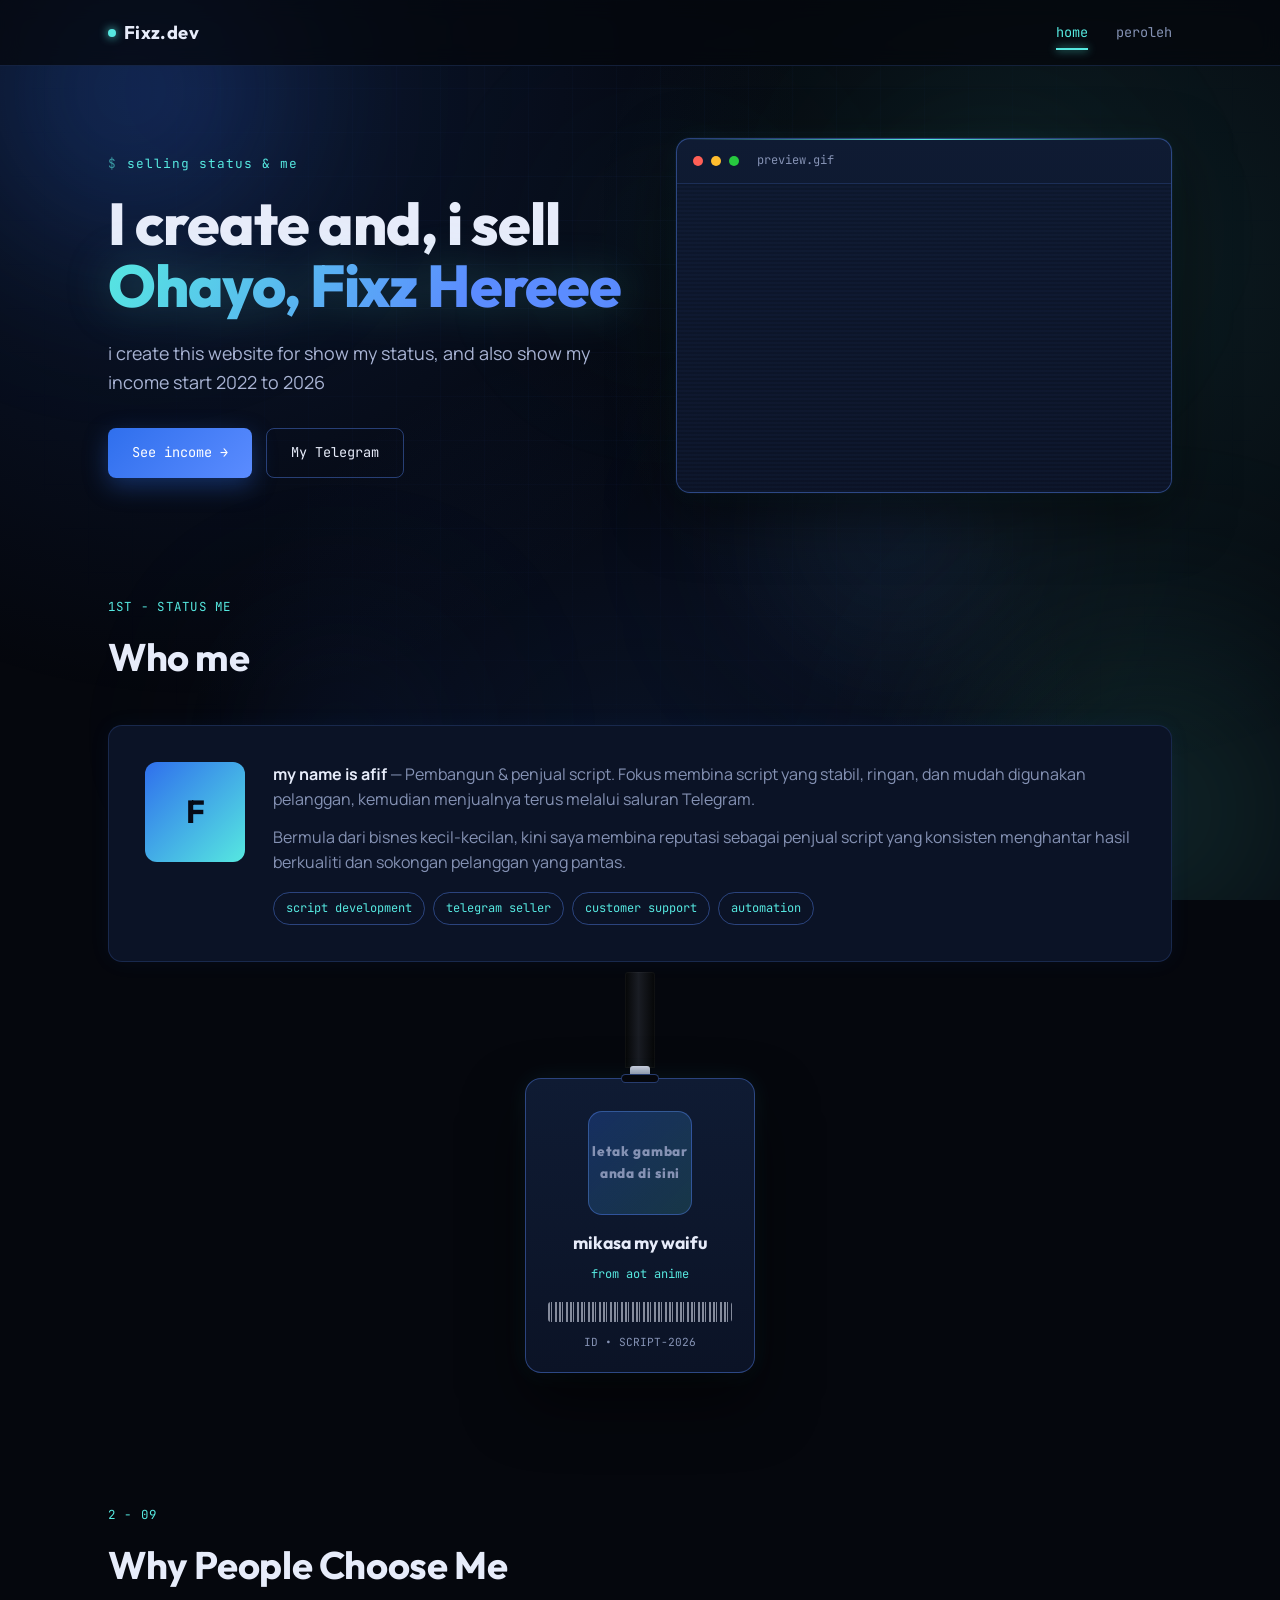
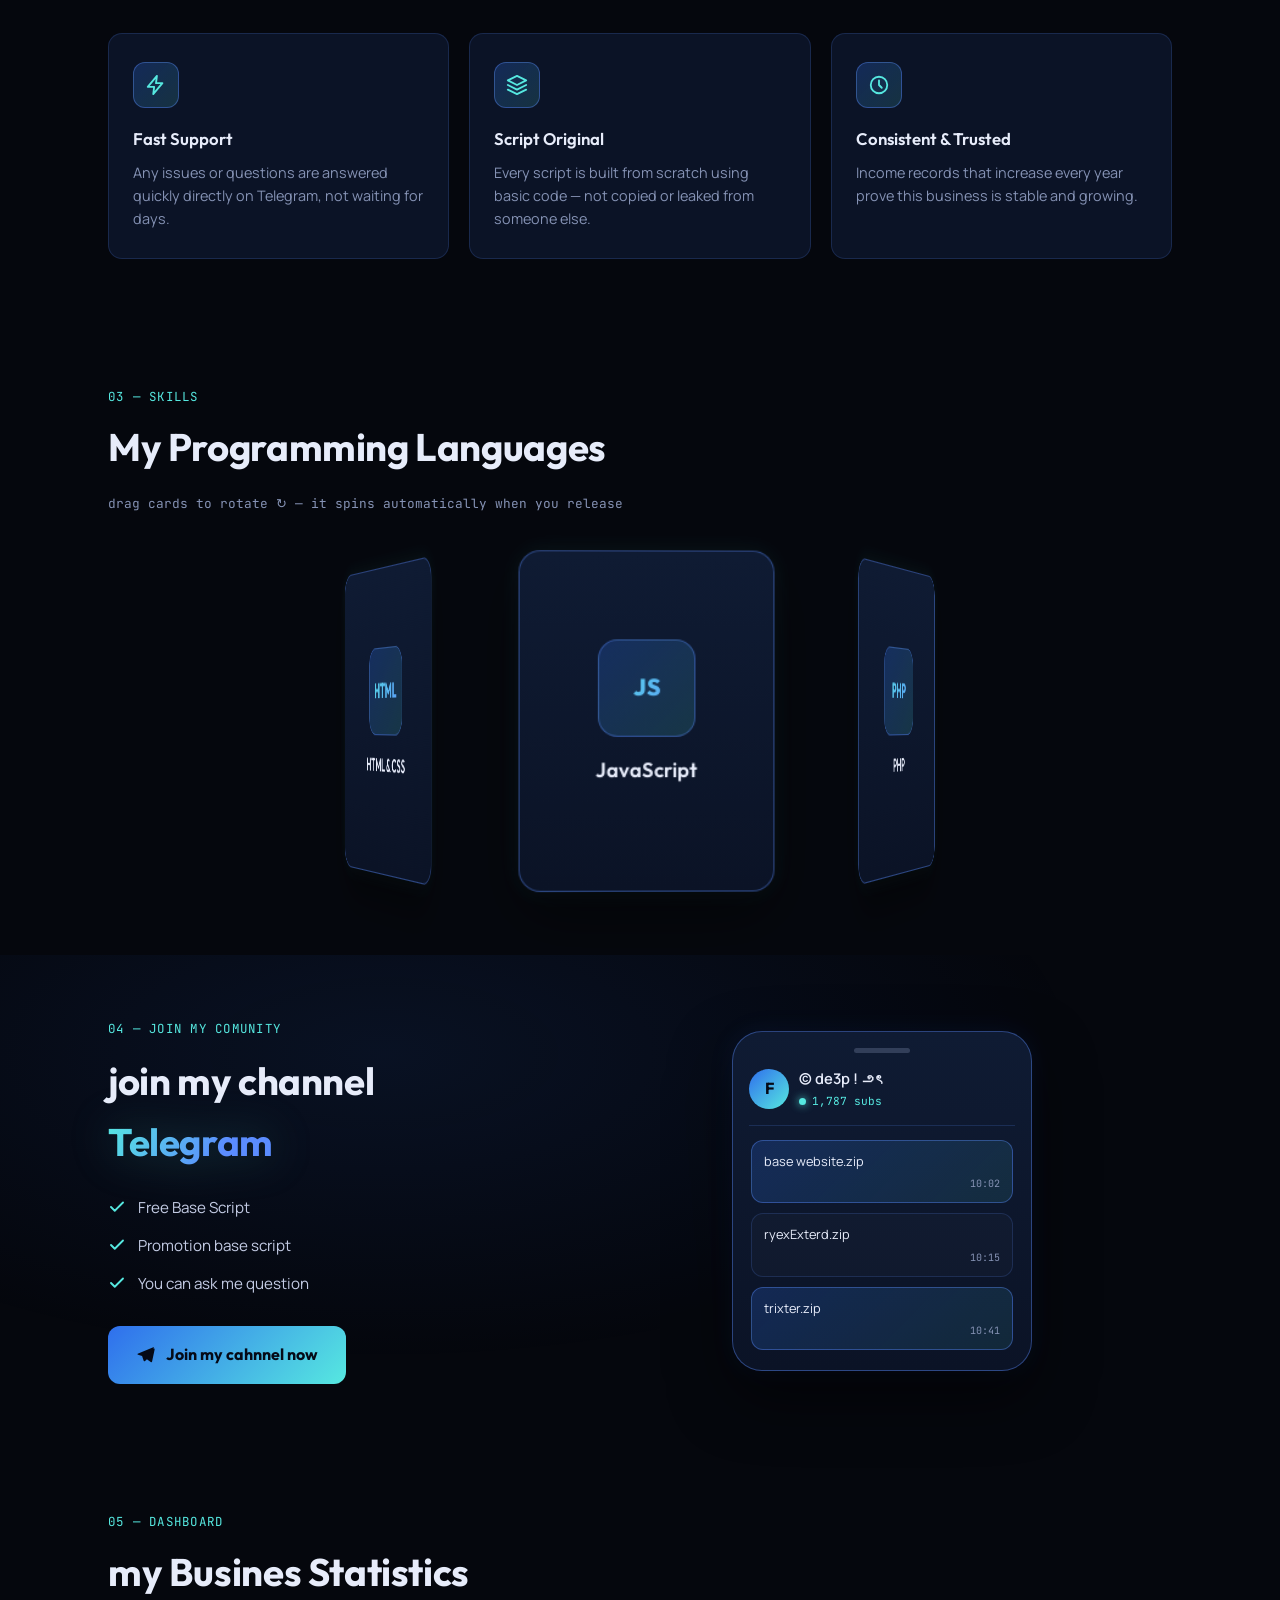
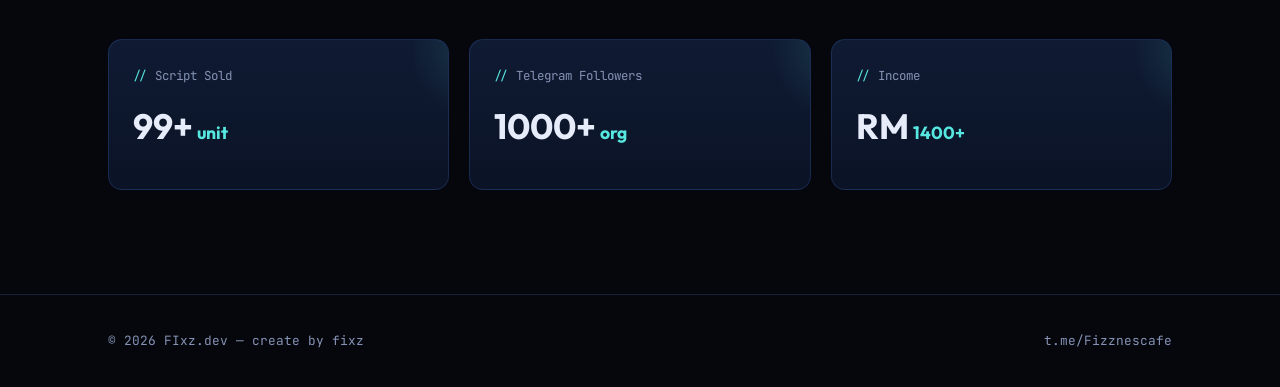
==== commit d04eaae2: "Update index.html" ====
--- a/index.html
+++ b/index.html
@@ -3,7 +3,7 @@
 <head>
 <meta charset="UTF-8">
 <meta name="viewport" content="width=device-width, initial-scale=1.0">
-<title>Portfolio — Script Seller</title>
+<title>Fizzx8 - exterd</title>
 <style>
 @import url('https://fonts.googleapis.com/css2?family=Outfit:wght@500;600;700;800&family=Manrope:wght@400;500;600;700&family=JetBrains+Mono:wght@400;500;600;700&display=swap');
 
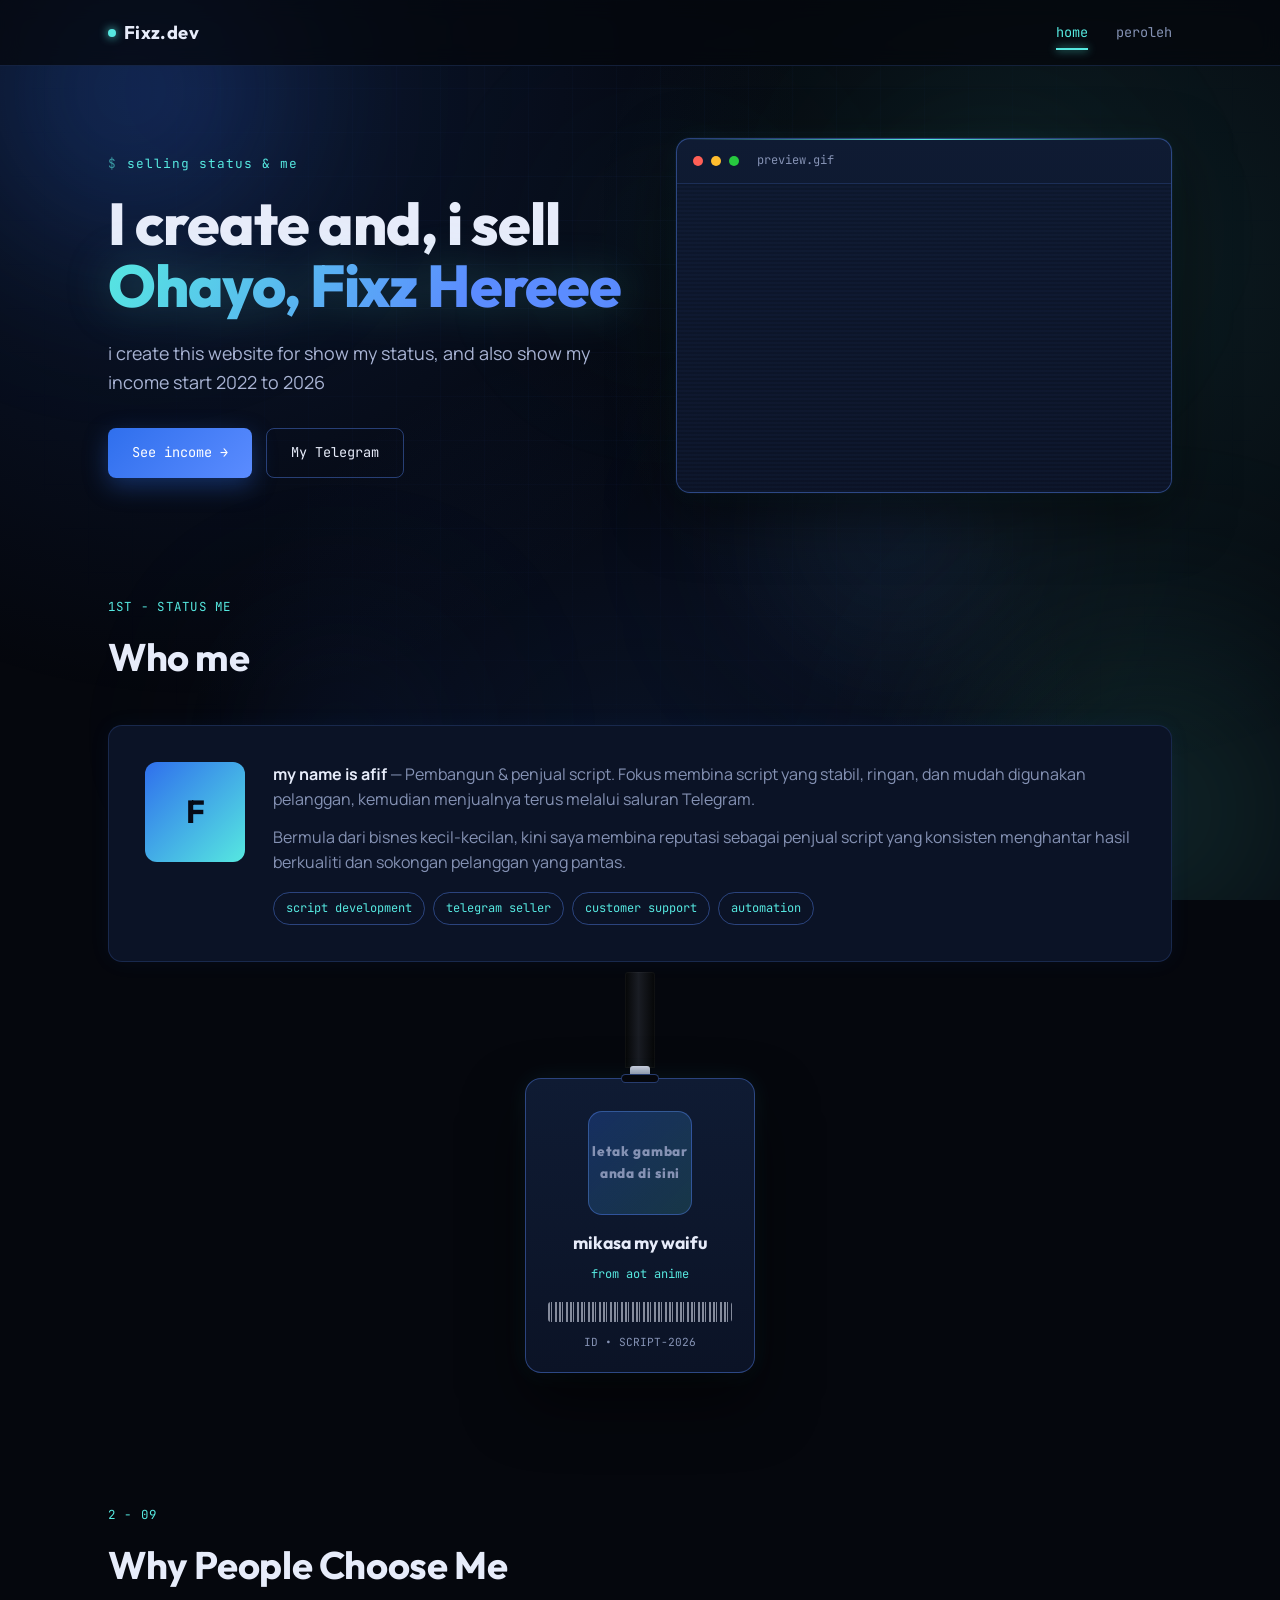
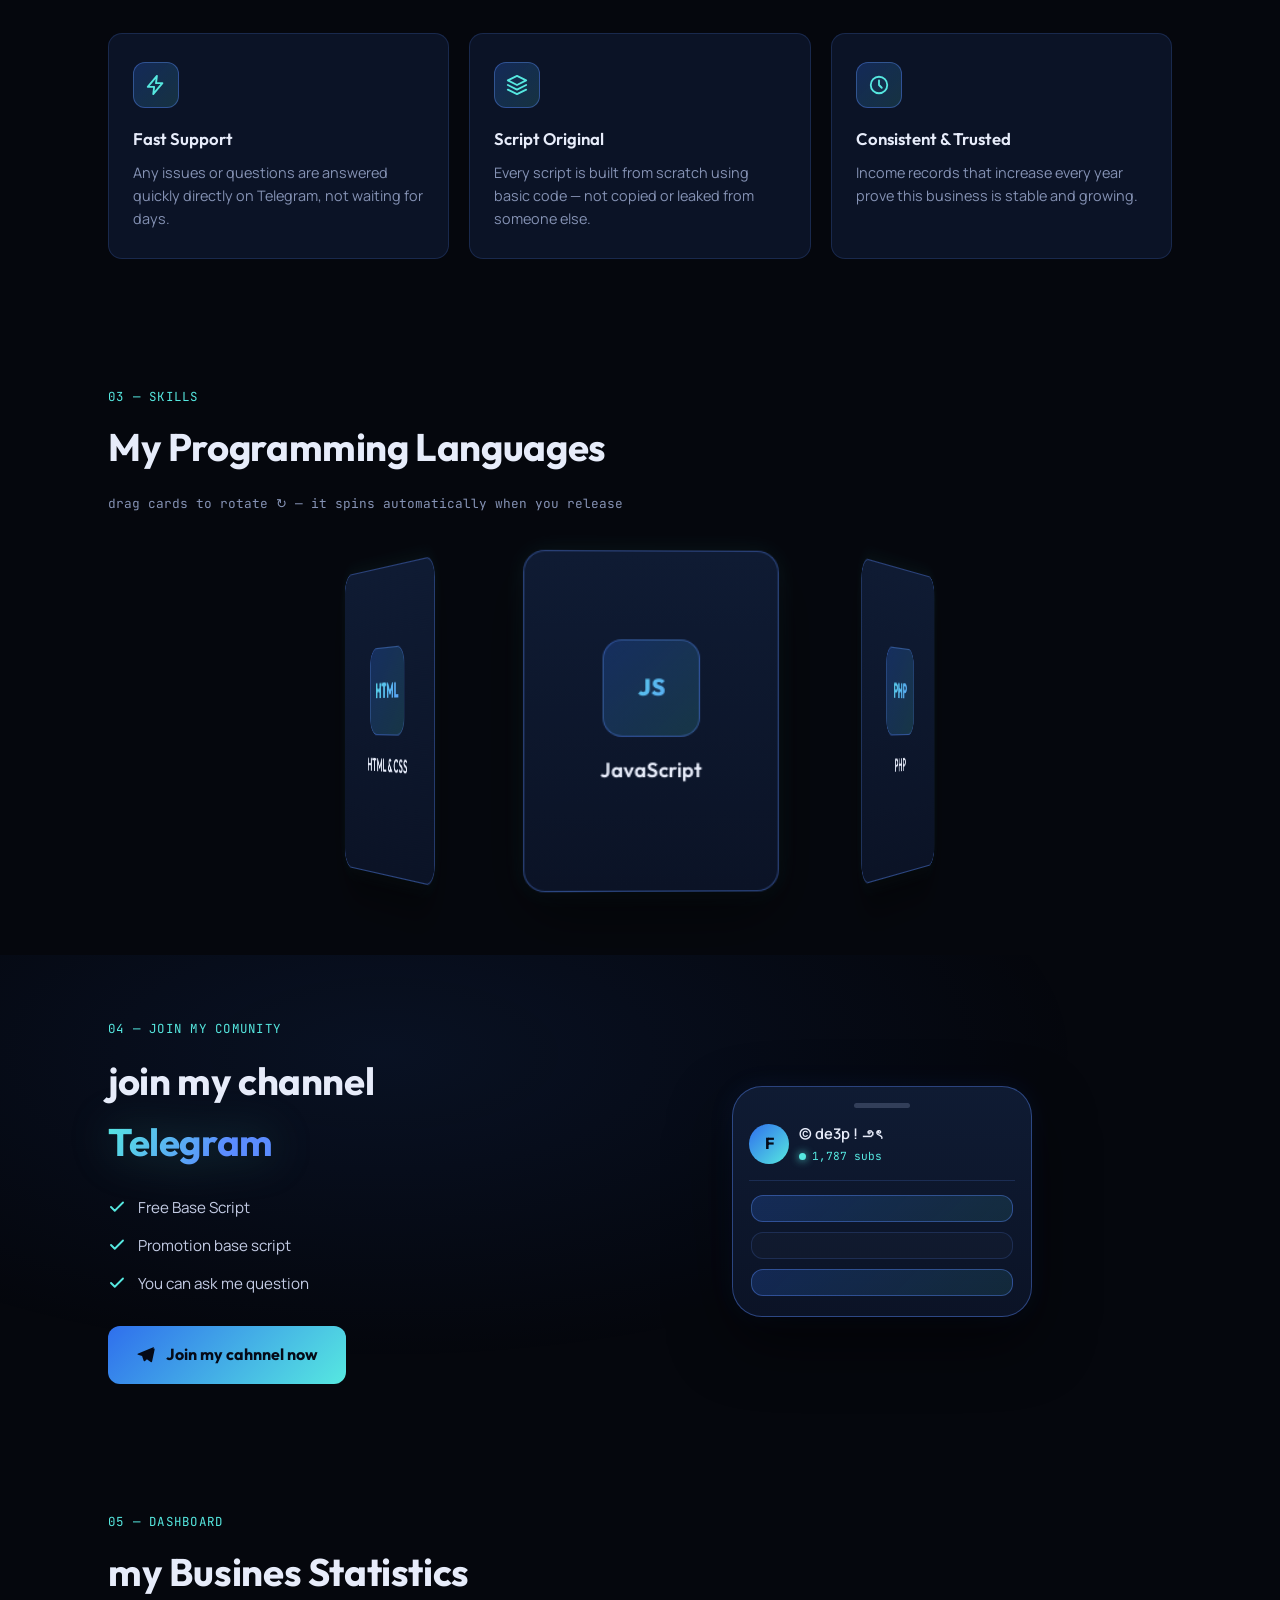
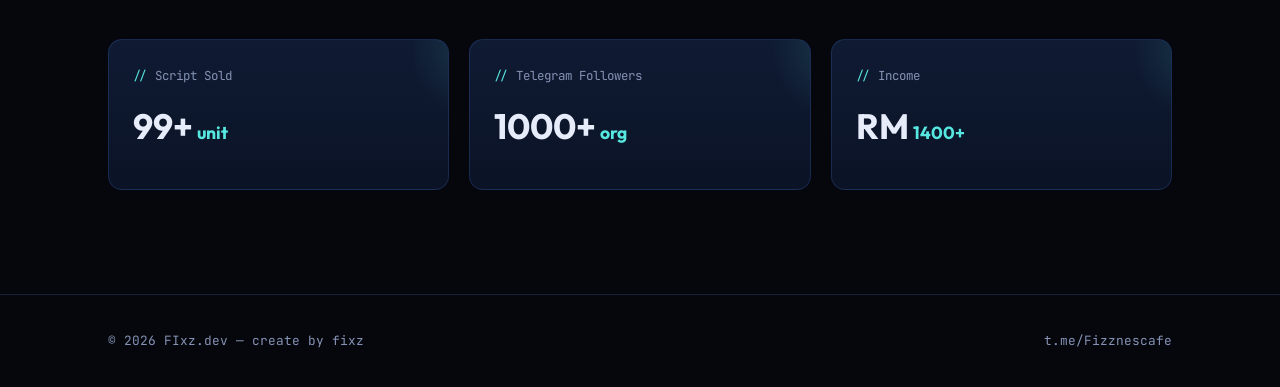
==== commit 5086d9c0: "Update index.html" ====
--- a/index.html
+++ b/index.html
@@ -642,9 +642,9 @@
         </div>
       </div>
       <div class="chat-body">
-        <div class="chat-bubble own">base website.zip<span class="time">10:02</span></div>
-        <div class="chat-bubble">ryexExterd.zip<span class="time">10:15</span></div>
-        <div class="chat-bubble own">trixter.zip<span class="time">10:41</span></div>
+        <div class="chat-bubble own"><span class="time"></span></div>
+        <div class="chat-bubble"><span class="time"></span></div>
+        <div class="chat-bubble own"><span class="time"></span></div>
       </div>
     </div>
   </div>
